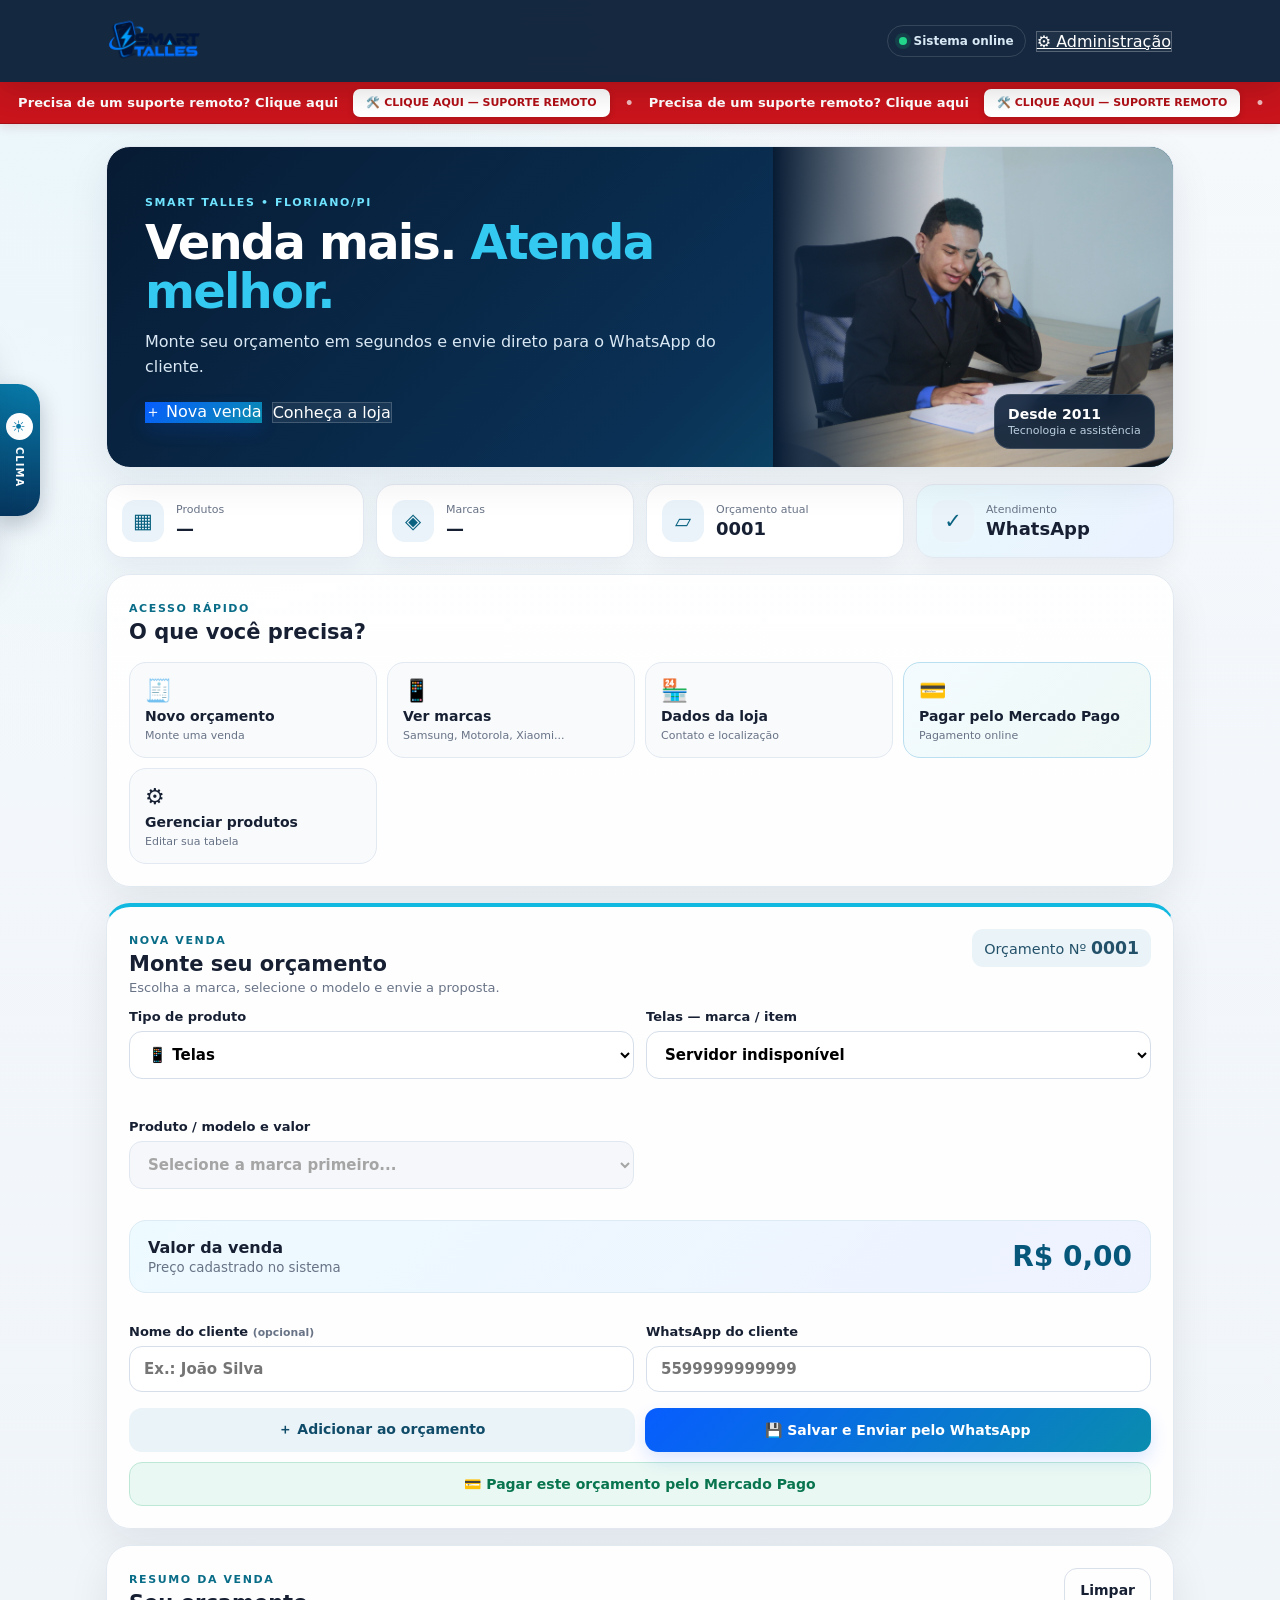
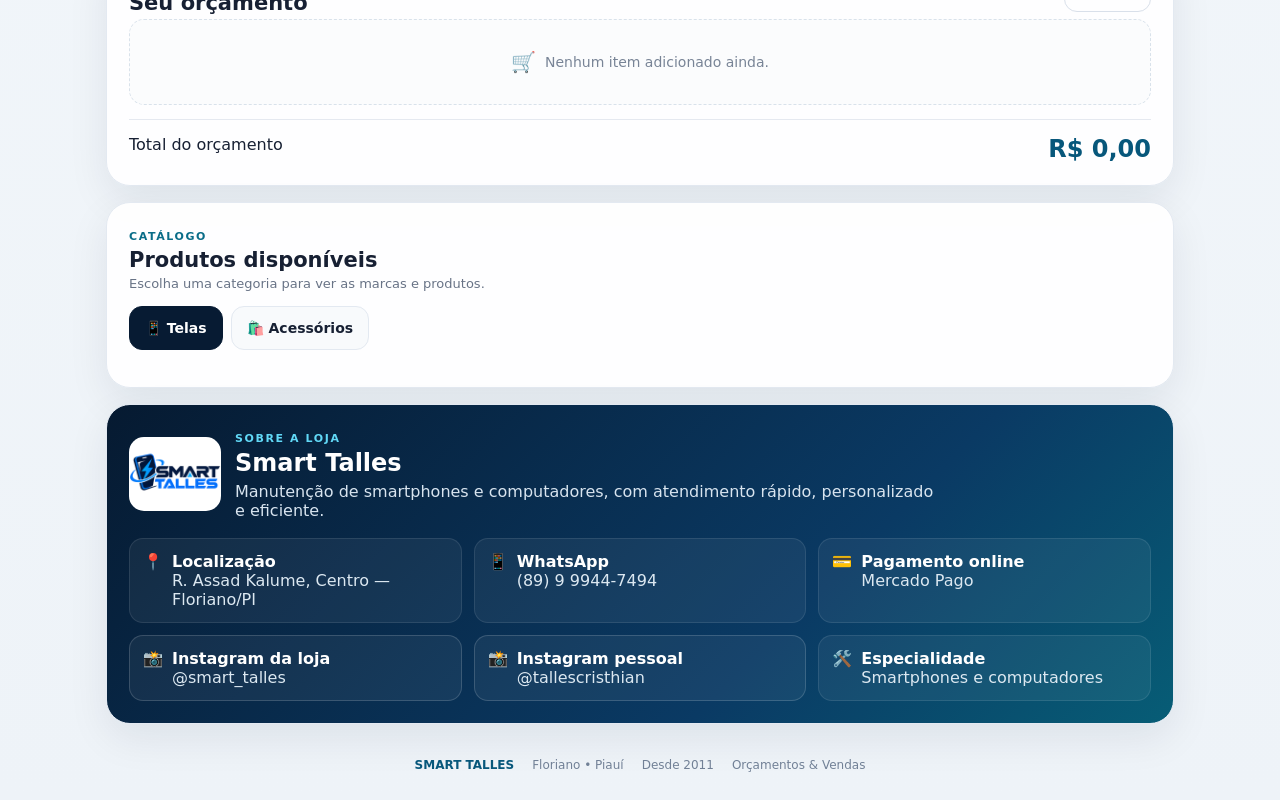
==== www/index.html @ 3c133721 "Preparar Smart Talles para GitHub e hospedagem" ====
<!doctype html>
<html lang="pt-BR">
<head>
<meta charset="utf-8"><meta name="viewport" content="width=device-width,initial-scale=1">
<meta name="theme-color" content="#071b33">
<meta name="description" content="Smart Talles — Orçamentos e vendas">
<title>Smart Talles • Orçamentos & Vendas</title>
<link rel="manifest" href="manifest.json">
<link rel="icon" type="image/png" href="logo_smart_talles.png">
<link rel="stylesheet" href="style.css">
</head>
<body>
<header class="site-header">
  <div class="header-inner">
    <a class="brand-link" href="#top" aria-label="Smart Talles">
      <img class="brand-logo" src="logo_smart_talles.png" alt="Smart Talles">
    </a>
    <div class="header-actions">
      <span class="status-pill"><i></i> Sistema online</span>
      <a id="adminBtn" class="ghost header-admin" href="admin.html">⚙ Administração</a>
    </div>
  </div>
</header>

<div class="support-banner" role="region" aria-label="Suporte remoto">
  <div class="support-marquee">
    <div class="support-marquee-track">
      <span class="support-message">Precisa de um suporte remoto? Clique aqui</span>
      <a class="support-button" href="https://www.google.com/url?q=https%3A%2F%2Fanydesk.com%2Fpt%2Fdownloads%2Fthank-you%3Fdv%3Dwin_exe&sa=D&sntz=1&usg=AOvVaw0zovmgcBNWc4YbB9fdvEpW" target="_blank" rel="noopener noreferrer">🛠️ CLIQUE AQUI — SUPORTE REMOTO</a>
      <span class="support-separator">•</span>
      <span class="support-message">Precisa de um suporte remoto? Clique aqui</span>
      <a class="support-button" href="https://www.google.com/url?q=https%3A%2F%2Fanydesk.com%2Fpt%2Fdownloads%2Fthank-you%3Fdv%3Dwin_exe&sa=D&sntz=1&usg=AOvVaw0zovmgcBNWc4YbB9fdvEpW" target="_blank" rel="noopener noreferrer">🛠️ CLIQUE AQUI — SUPORTE REMOTO</a>
      <span class="support-separator">•</span>
    </div>
  </div>
</div>

<main id="top">
  <section class="hero card">
    <div class="hero-copy">
      <span class="eyebrow">SMART TALLES • FLORIANO/PI</span>
      <h1>Venda mais. <span>Atenda melhor.</span></h1>
      <p>Monte seu orçamento em segundos e envie direto para o WhatsApp do cliente.</p>
      <div class="hero-actions">
        <a class="primary hero-button" href="#nova-venda">＋ Nova venda</a>
        <a class="secondary hero-button" href="#sobre">Conheça a loja</a>
      </div>
    </div>
    <div class="hero-photo">
      <img src="foto_talles.jpg" alt="Talles — Smart Talles">
      <div class="photo-badge"><strong>Desde 2011</strong><span>Tecnologia e assistência</span></div>
    </div>
  </section>

  <section class="stats-grid" aria-label="Resumo do sistema">
    <article class="stat-card"><span class="stat-icon">▦</span><div><small>Produtos</small><strong id="productCount">—</strong></div></article>
    <article class="stat-card"><span class="stat-icon">◈</span><div><small>Marcas</small><strong id="brandCount">—</strong></div></article>
    <article class="stat-card"><span class="stat-icon">▱</span><div><small>Orçamento atual</small><strong id="quoteNumberTop">0001</strong></div></article>
    <article class="stat-card accent"><span class="stat-icon">✓</span><div><small>Atendimento</small><strong>WhatsApp</strong></div></article>
  </section>

  <section class="card shortcuts">
    <div class="section-title"><div><span class="eyebrow">ACESSO RÁPIDO</span><h2>O que você precisa?</h2></div></div>
    <div class="shortcut-grid">
      <a href="#nova-venda" class="shortcut"><span>🧾</span><b>Novo orçamento</b><small>Monte uma venda</small></a>
      <a href="#marcas" class="shortcut"><span>📱</span><b>Ver marcas</b><small>Samsung, Motorola, Xiaomi...</small></a>
      <a href="#sobre" class="shortcut"><span>🏪</span><b>Dados da loja</b><small>Contato e localização</small></a>
      <a href="https://link.mercadopago.com.br/smarttalles" class="shortcut payment-shortcut" target="_blank" rel="noopener"><span>💳</span><b>Pagar pelo Mercado Pago</b><small>Pagamento online</small></a>
      <a id="quickAdmin" class="shortcut" href="admin.html"><span>⚙️</span><b>Gerenciar produtos</b><small>Editar sua tabela</small></a>
    </div>
  </section>

  <section id="nova-venda" class="card sale-card">
    <div class="section-title"><div><span class="eyebrow">NOVA VENDA</span><h2>Monte seu orçamento</h2><p class="section-subtitle">Escolha a marca, selecione o modelo e envie a proposta.</p></div><span class="quote-number">Orçamento Nº <strong id="quoteNumber">0001</strong></span></div>
    <div class="form-grid">
      <label>Tipo de produto<select id="categorySelect" onchange="setCategory(this.value)"><option value="Telas" selected>📱 Telas</option><option value="Acessórios">🛍️ Acessórios</option></select></label>
      <label><span id="saleCategoryLabel">Telas</span> — marca / item<select id="brand"><option>Carregando...</option></select></label>
      <label>Produto / modelo e valor<select id="model" disabled><option>Selecione a marca primeiro...</option></select></label>
    </div>
    <div id="accessoryPreview" class="accessory-preview hidden"><div class="accessory-preview-photo"><img id="accessoryPreviewImg" alt="Imagem do acessório"></div><div><span class="preview-label">IMAGEM DO PRODUTO</span><strong id="accessoryPreviewName">—</strong><small id="accessoryPreviewSku">Acessório</small><p>Imagem correspondente ao produto selecionado no catálogo.</p></div></div><div class="price"><div class="product-preview"><img id="productImage" class="product-image hidden" alt="Imagem do produto"><div><span>Valor da venda</span><small id="priceHint">Preço cadastrado no sistema</small></div></div><strong id="price">R$ 0,00</strong></div>
    <div class="customer-grid"><label>Nome do cliente <small>(opcional)</small><input id="client" placeholder="Ex.: João Silva"></label><label>WhatsApp do cliente<input id="phone" inputmode="tel" placeholder="5599999999999"></label></div>
    <div class="actions"><button id="add" class="secondary">＋ Adicionar ao orçamento</button><button id="send" class="primary">💾 Salvar e Enviar pelo WhatsApp</button></div>
    <a class="payment-button" href="https://link.mercadopago.com.br/smarttalles" target="_blank" rel="noopener">💳 Pagar este orçamento pelo Mercado Pago</a>
  </section>

  <section class="card cart-card">
    <div class="section-title"><div><span class="eyebrow">RESUMO DA VENDA</span><h2>Seu orçamento</h2></div><button id="clear" class="ghost">Limpar</button></div>
    <div id="cart"><p class="empty-state"><span>🛒</span>Nenhum item adicionado ainda.</p></div>
    <div class="total"><span>Total do orçamento</span><strong id="total">R$ 0,00</strong></div>
  </section>

  <section id="marcas" class="card brands-card">
    <div class="section-title"><div><span class="eyebrow">CATÁLOGO</span><h2>Produtos disponíveis</h2><p class="section-subtitle">Escolha uma categoria para ver as marcas e produtos.</p></div></div>
    <div class="category-tabs"><button class="category-tab active" data-category="Telas" onclick="setCategory('Telas')">📱 Telas</button><button class="category-tab" data-category="Acessórios" onclick="setCategory('Acessórios')">🛍️ Acessórios</button></div>
    <div id="brandCards" class="brand-grid"></div>
  </section>

  

  <section id="sobre" class="company-card card">
    <div class="company-main"><div class="mini-logo"><img src="logo_smart_talles.png" alt="ST"></div><div><span class="eyebrow light">SOBRE A LOJA</span><h2>Smart Talles</h2><p>Manutenção de smartphones e computadores, com atendimento rápido, personalizado e eficiente.</p></div></div>
    <div class="company-details">
      <a href="https://www.google.com/maps/search/?api=1&query=R.%20Assad%20Kalume%2C%20Floriano%2C%20PI" target="_blank" rel="noopener"><span>📍</span><span><b>Localização</b><br>R. Assad Kalume, Centro — Floriano/PI</span></a>
      <a href="https://wa.me/5589999447494" target="_blank" rel="noopener"><span>📱</span><span><b>WhatsApp</b><br>(89) 9 9944-7494</span></a>
      <a href="https://link.mercadopago.com.br/smarttalles" target="_blank" rel="noopener"><span>💳</span><span><b>Pagamento online</b><br>Mercado Pago</span></a>
      <a href="https://www.instagram.com/smart_talles/" target="_blank" rel="noopener" class="instagram-store"><span>📸</span><span><b>Instagram da loja</b><br>@smart_talles</span></a>
      <a href="https://www.instagram.com/tallescristhian/" target="_blank" rel="noopener" class="instagram-personal"><span>📸</span><span><b>Instagram pessoal</b><br>@tallescristhian</span></a>
      <div><span>🛠️</span><span><b>Especialidade</b><br>Smartphones e computadores</span></div>
    </div>
  </section>
</main>
<button id="weatherTab" class="weather-tab" type="button" aria-label="Abrir clima e qualidade do ar" title="Clima e qualidade do ar"><span class="weather-tab-icon">☀️</span><span>CLIMA</span></button>
<div id="weatherPanel" class="weather-panel" aria-hidden="true">
  <div class="weather-panel-head"><div><strong>Clima em Floriano/PI</strong><small>Temperatura e qualidade do ar</small></div><button id="weatherClose" class="weather-close" type="button" aria-label="Fechar">×</button></div>
  <div id="weatherContent"><div class="weather-current"><div class="weather-temp">—°C</div><div class="weather-condition">Carregando clima...</div></div></div>
  <div class="weather-source">Dados atualizados automaticamente. Qualidade do ar baseada no índice US AQI e concentrações de partículas.</div>
</div>
<button id="backToTop" class="back-to-top" type="button" aria-label="Rolar ao início" title="Rolar ao início"><span class="back-to-top-arrow">↑</span><span>INÍCIO</span></button>
<footer><strong>SMART TALLES</strong><span>Floriano • Piauí</span><span>Desde 2011</span><span>Orçamentos & Vendas</span></footer>
<script src="app.js"></script>
</body></html>
---- www/style.css ----
:root{--navy:#071b33;--navy2:#0b3760;--blue:#0b5cff;--cyan:#11b8df;--ink:#172033;--muted:#687386;--line:#e3e9f1;--bg:#f4f7fb;--green:#087f57;--shadow:0 14px 40px rgba(10,28,52,.08)}
*{box-sizing:border-box}html{scroll-behavior:smooth}body{margin:0;font-family:Inter,system-ui,-apple-system,BlinkMacSystemFont,"Segoe UI",Roboto,sans-serif;background:radial-gradient(circle at 10% 0,#e9f6fb 0,transparent 32%),linear-gradient(180deg,#f5f9fc 0,#eef3f8 100%);color:var(--ink)}a{color:inherit}button,input,select{font:inherit}.site-header{position:sticky;top:0;z-index:20;background:rgba(7,27,51,.94);backdrop-filter:blur(14px);color:#fff;box-shadow:0 8px 30px rgba(0,0,0,.16)}.header-inner{max-width:1100px;margin:auto;padding:10px 18px;display:flex;align-items:center;justify-content:space-between;gap:18px}.brand-link{display:flex;align-items:center;text-decoration:none}.brand-logo{height:62px;width:auto;max-width:270px;object-fit:contain;object-position:left center}.header-actions{display:flex;align-items:center;gap:10px}.status-pill{display:inline-flex;align-items:center;gap:7px;border:1px solid #ffffff24;border-radius:999px;padding:8px 11px;color:#d8e8f5;font-size:12px;font-weight:800}.status-pill i{width:8px;height:8px;border-radius:50%;background:#22d58a;box-shadow:0 0 0 4px #22d58a22}.header-admin{color:#fff!important;border-color:#ffffff40!important;background:#ffffff0b!important}.header-admin:hover{background:#ffffff16!important}
main{max-width:1100px;margin:22px auto;padding:0 16px;display:grid;gap:16px}.card{background:rgba(255,255,255,.94);border:1px solid var(--line);border-radius:24px;box-shadow:var(--shadow);padding:22px}.hero{min-height:320px;display:grid;grid-template-columns:1.25fr .75fr;overflow:hidden;padding:0;background:linear-gradient(135deg,#071b33,#0a3156 60%,#0b6b83);color:#fff;position:relative}.hero:after{content:"";position:absolute;width:330px;height:330px;border-radius:50%;right:-100px;top:-130px;background:#12b8df18}.hero-copy{padding:38px;align-self:center;position:relative;z-index:1}.hero .eyebrow{color:#6fe3ff}.hero h1{font-size:clamp(30px,5vw,48px);line-height:1.03;margin:8px 0 12px;letter-spacing:-1.8px}.hero h1 span{color:#34c9f0}.hero p{max-width:600px;color:#d9e8f4;font-size:16px;line-height:1.6;margin:0 0 22px}.hero-actions{display:flex;gap:10px;flex-wrap:wrap}.hero-button{text-decoration:none!important;display:inline-flex;align-items:center;justify-content:center}.hero .secondary{background:#ffffff12;color:#fff;border:1px solid #ffffff2d}.hero-photo{min-height:320px;position:relative;overflow:hidden}.hero-photo:after{content:"";position:absolute;inset:0;background:linear-gradient(90deg,#071b33 0%,transparent 42%,#071b3330 100%)}.hero-photo img{width:100%;height:100%;object-fit:cover;object-position:center 30%}.photo-badge{position:absolute;z-index:2;right:18px;bottom:18px;background:#071b33d9;border:1px solid #ffffff25;border-radius:16px;padding:11px 13px;display:flex;flex-direction:column;gap:2px;backdrop-filter:blur(8px)}.photo-badge strong{font-size:14px}.photo-badge span{font-size:11px;color:#b9cedf}
.eyebrow{font-size:11px;letter-spacing:1.6px;font-weight:900;color:#0a6d88}.eyebrow.light{color:#61d9f7}.section-title{display:flex;justify-content:space-between;align-items:flex-start;gap:16px}.section-title h2{margin:4px 0 4px;font-size:21px}.section-subtitle{margin:0;color:var(--muted);font-size:13px}.stats-grid{display:grid;grid-template-columns:repeat(4,1fr);gap:12px}.stat-card{background:#fff;border:1px solid var(--line);border-radius:18px;padding:15px;display:flex;align-items:center;gap:12px;box-shadow:0 8px 24px rgba(10,28,52,.05)}.stat-card.accent{background:linear-gradient(135deg,#e9f9fc,#eaf1ff)}.stat-icon{width:42px;height:42px;border-radius:13px;display:grid;place-items:center;background:#eaf3fa;color:#0a6280;font-size:21px;font-weight:900}.stat-card small{display:block;color:var(--muted);font-size:11px}.stat-card strong{display:block;font-size:18px;margin-top:2px}
.shortcut-grid{display:grid;grid-template-columns:repeat(4,1fr);gap:10px;margin-top:14px}.shortcut{border:1px solid var(--line);background:#f8fafc;border-radius:17px;padding:15px;text-decoration:none;text-align:left;transition:.18s;display:flex;flex-direction:column;gap:5px;color:var(--ink)}button.shortcut{font-weight:inherit}.shortcut:hover{transform:translateY(-2px);border-color:#a9d6e4;box-shadow:0 8px 22px rgba(10,28,52,.06)}.payment-shortcut{border-color:#b9dff0;background:linear-gradient(135deg,#f3fbff,#eef8f5)}.payment-button{display:flex;align-items:center;justify-content:center;margin-top:10px;padding:13px 15px;border-radius:13px;text-decoration:none;font-weight:850;font-size:14px;background:#e9f8f2;color:#08754f;border:1px solid #bde8d6;transition:.16s}.payment-button:hover{transform:translateY(-1px);background:#dff5ec}.shortcut span{font-size:22px}.shortcut b{font-size:14px}.shortcut small{color:var(--muted);font-size:11px}
.form-grid,.customer-grid{display:grid;grid-template-columns:1fr 1fr;gap:12px}.sale-card{border-top:4px solid var(--cyan)}label{display:block;font-weight:800;font-size:13px;margin:14px 0}label small{font-weight:600;color:var(--muted)}select,input{width:100%;margin-top:7px;padding:13px 14px;border:1px solid #d5dee9;border-radius:13px;background:#fff;font-size:15px;outline:none;transition:.15s}select:focus,input:focus{border-color:#0b8eb0;box-shadow:0 0 0 4px #0b8eb018}select:disabled{background:#f2f5f8}.price{margin:17px 0;padding:17px 18px;border-radius:17px;background:linear-gradient(135deg,#edfaff,#eef2ff);display:flex;justify-content:space-between;align-items:center;border:1px solid #dcebf4}.price span{display:block;font-weight:850}.price small{display:block;color:var(--muted);margin-top:3px}.price strong{font-size:28px;color:#07577b}.actions{display:grid;grid-template-columns:1fr 1fr;gap:10px;margin-top:2px}button,.filebtn{border:0;border-radius:13px;padding:13px 15px;font-weight:850;cursor:pointer;font-size:14px;transition:.16s}.primary{background:linear-gradient(135deg,#075dff,#0a8cae);color:#fff;box-shadow:0 8px 18px #075dff24}.primary:hover{transform:translateY(-1px);filter:brightness(1.04)}.secondary{background:#eaf3f8;color:#104c69}.secondary:hover{background:#dfeef5}.ghost{background:transparent;color:inherit;border:1px solid #d9e0ea}.danger{background:#ffe8e8;color:#a71919}.quote-number{font-size:.9rem;background:#eaf4f8;padding:.55rem .75rem;border-radius:11px;color:#24516a;white-space:nowrap}.quote-number strong{font-size:1.08rem}.total{border-top:1px solid #e5e9f0;margin-top:14px;padding-top:15px;display:flex;justify-content:space-between;font-size:16px}.total strong{font-size:24px;color:#07577b}.empty-state{min-height:86px;margin:0;display:flex;align-items:center;justify-content:center;gap:9px;color:#788496;font-size:14px;border:1px dashed #d9e2eb;border-radius:15px;background:#fbfcfd}.empty-state span{font-size:20px}.item{padding:13px 0;border-bottom:1px solid #edf0f5;display:flex;justify-content:space-between;gap:12px;align-items:center}.item small{display:block;color:#697386;margin-top:3px}.remove{background:#ffecec;color:#a71919;padding:8px 10px}.hidden{display:none}
.brand-grid{display:grid;grid-template-columns:repeat(3,1fr);gap:10px;margin-top:15px}.brand-card{border:1px solid var(--line);border-radius:17px;padding:16px;background:#fff;display:flex;align-items:center;justify-content:space-between;gap:10px;cursor:pointer;text-align:left;transition:.18s}.brand-card:hover{transform:translateY(-2px);box-shadow:0 10px 25px rgba(10,28,52,.07);border-color:#a9d6e4}.brand-card b{font-size:15px}.brand-card small{display:block;color:var(--muted);margin-top:3px}.brand-arrow{width:34px;height:34px;border-radius:11px;background:#edf7fb;color:#0b6c87;display:grid;place-items:center;font-weight:900}
.admin-actions,.addform{display:flex;gap:8px;flex-wrap:wrap;margin:12px 0}.filebtn{background:#eaf0fb;color:#16438e;display:inline-flex;align-items:center}.filebtn input{display:none}.prodrow{display:grid;grid-template-columns:1fr 1fr 120px 80px;gap:8px;padding:8px 0;border-bottom:1px solid #eee}.prodrow input{margin:0}.prodrow button{padding:9px}.company-card{background:linear-gradient(135deg,#061a31,#0a3a64 65%,#075d76);color:#fff;overflow:hidden}.company-main{display:flex;align-items:center;gap:14px}.mini-logo{width:92px;height:74px;flex:none;border-radius:15px;background:#fff;display:grid;place-items:center;overflow:hidden}.mini-logo img{width:100%;height:100%;object-fit:contain}.company-main h2{margin:3px 0 5px}.company-main p{margin:0;color:#d8e4ef;max-width:700px}.company-details{display:grid;grid-template-columns:repeat(3,minmax(0,1fr));gap:12px;margin-top:18px}.company-details>div,.company-details>a{background:#ffffff0e;border:1px solid #ffffff18;border-radius:14px;padding:13px;display:flex;gap:9px;color:#dce8f1;text-decoration:none}.company-details a:hover{background:#ffffff16}.company-details a.instagram-store,.company-details a.instagram-personal{border-color:#ffffff28}.company-details a.instagram-store:hover,.company-details a.instagram-personal:hover{transform:translateY(-1px);box-shadow:0 6px 16px rgba(0,0,0,.12)}.company-details b{color:#fff}footer{max-width:1100px;margin:0 auto;padding:12px 16px 28px;display:flex;gap:18px;justify-content:center;flex-wrap:wrap;color:#718096;font-size:12px}footer strong{color:#07577b}.muted{color:#697386;font-size:14px}.admin-nav{display:grid;grid-template-columns:repeat(2,minmax(0,1fr));gap:12px;margin:18px 0 20px}.admin-nav-btn{border:1px solid #d7e2ed;border-radius:16px;background:#f8fbfd;color:#17324f;text-align:left;padding:15px 16px;display:grid;grid-template-columns:38px 1fr;column-gap:11px;align-items:center;cursor:pointer;transition:.2s}.admin-nav-btn>span{grid-row:1/3;font-size:25px;width:38px;height:38px;display:grid;place-items:center;border-radius:11px;background:#eaf3fb}.admin-nav-btn b{font-size:15px}.admin-nav-btn small{font-size:12px;color:#718096;margin-top:2px}.admin-nav-btn:hover{transform:translateY(-1px);border-color:#9fc1dc}.admin-nav-btn.active{background:#071b33;color:#fff;border-color:#071b33;box-shadow:0 8px 20px rgba(7,27,51,.15)}.admin-nav-btn.active small{color:#d5e4ef}.admin-nav-btn.active>span{background:#ffffff18}.admin-panel.hidden{display:none!important}.admin-panel{min-width:0}
@media(max-width:800px){.hero{grid-template-columns:1fr}.hero-photo{min-height:220px}.hero-copy{padding:30px 24px}.stats-grid{grid-template-columns:1fr 1fr}.shortcut-grid{grid-template-columns:1fr 1fr}.brand-grid{grid-template-columns:1fr 1fr}.company-details{grid-template-columns:1fr}}
@media(max-width:560px){.admin-nav{grid-template-columns:1fr}.header-inner{padding:8px 12px}.brand-logo{height:54px;max-width:205px}.header-actions{gap:6px}.status-pill{display:none}main{margin:12px auto;padding:0 11px}.card{padding:17px;border-radius:19px}.hero-copy{padding:25px 20px}.hero h1{font-size:34px}.hero-photo{min-height:205px}.photo-badge{right:10px;bottom:10px}.stats-grid,.shortcut-grid,.form-grid,.customer-grid,.actions,.brand-grid{grid-template-columns:1fr}.section-title{align-items:flex-start}.quote-number{font-size:11px}.price strong{font-size:24px}.prodrow{grid-template-columns:1fr 100px 65px}.prodrow input:nth-child(2){grid-column:1}.prodrow input:nth-child(3){grid-column:2;grid-row:1}.prodrow button{grid-column:3;grid-row:1}.admin-actions>*{width:100%}.company-main{align-items:flex-start}.mini-logo{width:80px;height:65px}}
.category-tabs{display:flex;gap:8px;margin-top:15px}.category-tab{border:1px solid var(--line);background:#f8fafc;color:var(--ink)}.category-tab.active{background:#071b33;color:#fff;border-color:#071b33}.import-help{margin:4px 0 8px}.admin-category{margin-top:20px}.admin-category h3{margin:0 0 8px}.admin-category h3 small{font-size:12px;color:var(--muted);font-weight:700}.prodrow{grid-template-columns:120px 1fr 1.5fr 120px 80px}.prodrow select{margin:0;padding:10px 9px;font-size:13px}.prodrow input{margin:0}
@media(max-width:560px){.category-tabs{display:grid;grid-template-columns:1fr 1fr}.prodrow{grid-template-columns:1fr 100px 65px}.prodrow select{grid-column:1 / -1}.prodrow input:nth-child(2){grid-column:1}.prodrow input:nth-child(3){grid-column:1}.prodrow input:nth-child(4){grid-column:2;grid-row:3}.prodrow button{grid-column:3;grid-row:3}}

.accessory-grid{display:grid;grid-template-columns:repeat(3,1fr);gap:12px;margin-top:15px}.accessory-card{border:1px solid var(--line);border-radius:18px;background:#fff;padding:12px;display:grid;grid-template-columns:74px 1fr 34px;gap:12px;align-items:center;text-align:left;cursor:pointer;transition:.18s}.accessory-card:hover{transform:translateY(-2px);box-shadow:0 10px 25px rgba(10,28,52,.08);border-color:#a9d6e4}.accessory-card img{width:74px;height:74px;border-radius:14px;object-fit:contain;background:#f7fafc;border:1px solid #edf1f5}.accessory-info b{display:block;font-size:14px;line-height:1.3}.accessory-info small{display:block;margin-top:7px;color:#0b6c87;font-weight:800}.product-preview{display:flex;align-items:center;gap:12px}.product-image{width:58px;height:58px;object-fit:contain;border-radius:12px;background:#f7fafc;border:1px solid #e5ebf1}.cart-thumb{width:48px;height:48px;object-fit:contain;border-radius:10px;background:#f7fafc;border:1px solid #e5ebf1;flex:none}.item-main{flex:1}.price{display:flex;align-items:center;justify-content:space-between;gap:15px}.price .hidden{display:none}@media(max-width:900px){.accessory-grid{grid-template-columns:repeat(2,1fr)}}@media(max-width:560px){.accessory-grid{grid-template-columns:1fr}.accessory-card{grid-template-columns:64px 1fr 34px}.accessory-card img{width:64px;height:64px}}

/* Visualização ampliada do acessório selecionado */
.accessory-preview{margin:16px 0 10px;padding:14px;border:1px solid #cfe6ee;border-radius:18px;background:linear-gradient(135deg,#f7fdff,#f2f7ff);display:flex;align-items:center;gap:18px}.accessory-preview-photo{width:150px;height:150px;flex:none;border-radius:16px;background:#fff;border:1px solid #dfe8ef;display:grid;place-items:center;overflow:hidden}.accessory-preview-photo img{width:100%;height:100%;object-fit:contain;padding:8px}.accessory-preview .preview-label{display:block;font-size:10px;letter-spacing:1.4px;font-weight:900;color:#0a6d88;margin-bottom:5px}.accessory-preview strong{display:block;font-size:16px;line-height:1.35}.accessory-preview small{display:block;color:#0b6c87;font-weight:800;margin-top:5px}.accessory-preview p{margin:7px 0 0;color:#687386;font-size:12px}.accessory-preview.hidden{display:none}
@media(max-width:560px){.accessory-preview{align-items:flex-start;gap:12px}.accessory-preview-photo{width:110px;height:110px}.accessory-preview strong{font-size:14px}}

.report-divider{height:1px;background:#e6ebf1;margin:28px 0}.report-title{margin-bottom:8px}.report-toolbar{display:grid;grid-template-columns:minmax(220px,2fr) 145px 145px auto auto auto;gap:8px;align-items:end;margin:10px 0}.report-toolbar label{margin:0;font-size:11px;color:#697386}.report-toolbar label input{margin-top:5px}.report-stats{display:grid;grid-template-columns:1fr 1fr;gap:10px;margin:12px 0}.report-stats>div{padding:14px 16px;border:1px solid #dce5ee;border-radius:15px;background:#f8fbfd}.report-stats small{display:block;color:#697386;font-size:10px;font-weight:900;letter-spacing:.07em}.report-stats strong{display:block;font-size:23px;color:#07577b;margin-top:3px}.quote-report-row{border:1px solid #e1e7ee;border-radius:16px;padding:14px;margin:10px 0;background:#fff}.quote-report-head{display:flex;justify-content:space-between;gap:10px;align-items:center;margin-bottom:12px}.quote-report-head strong{color:#07577b}.quote-report-head time{font-size:12px;color:#778395}.quote-report-grid{display:grid;grid-template-columns:1.3fr 1fr .7fr;gap:10px}.quote-report-grid>div{background:#f7f9fb;border-radius:11px;padding:10px}.quote-report-grid small,.quote-report-items>small{display:block;font-size:9px;font-weight:900;letter-spacing:.07em;color:#7b8797;margin-bottom:4px}.quote-report-grid b{display:block;word-break:break-word}.quote-report-items{margin-top:10px}.quote-report-items ul{margin:6px 0 0;padding-left:20px}.quote-report-items li{padding:3px 0;font-size:13px}.quote-report-items li b{float:right;color:#07577b;margin-left:10px}.quotes-wrap{max-height:560px;overflow:auto;padding-right:2px}
@media(max-width:760px){.report-toolbar{grid-template-columns:1fr 1fr}.report-toolbar>input{grid-column:1/-1}.report-toolbar button{width:100%}.quote-report-grid{grid-template-columns:1fr}.quote-report-items li b{float:none;display:block;margin-left:0}.quotes-wrap{max-height:none}}
@media print{
  @page{size:A4;margin:12mm 11mm 14mm}
  *{-webkit-print-color-adjust:exact;print-color-adjust:exact}
  body{background:#fff;color:#071b33;font-size:11px}
  .site-header,.hero,.shortcuts,.sale-card,.cart-card,.brands-card,.company-card,footer,#admin>.section-title:first-child,#admin>p:first-of-type,.admin-actions,.addform,#tableWrap,.report-toolbar,.report-divider{display:none!important}
  #admin{display:block!important;box-shadow:none;border:0;padding:0;margin:0;background:#fff}
  .report-title{display:none!important}
  .print-report-header,.print-report-footer{display:block!important}
  .print-branding{display:grid;grid-template-columns:115px 1fr 190px;gap:16px;align-items:center;border-bottom:2px solid #0b3b78;padding:0 0 10px;margin-bottom:13px}
  .print-logo{width:105px;height:74px;object-fit:contain}
  .print-company h1{font-size:21px;line-height:1;margin:0 0 4px;letter-spacing:.5px}
  .print-company p{margin:0 0 4px;font-weight:700;font-size:10px}
  .print-company span,.print-contact{font-size:9.5px;line-height:1.45}
  .print-contact{text-align:right}
  .print-contact b{font-size:10px}
  .print-report-heading{display:flex;justify-content:space-between;align-items:flex-end;margin:4px 0 12px}
  .print-report-heading>div:first-child>span{font-size:8px;font-weight:800;letter-spacing:1.2px}
  .print-report-heading h2{font-size:20px;margin:3px 0 2px}
  .print-report-heading p{margin:0;font-size:9.5px;color:#4b6078}
  .print-period{border:1px solid #b7c9dc;border-radius:8px;padding:7px 11px;text-align:right;min-width:105px;font-size:9px}
  .print-period b{display:block;font-size:8px;text-transform:uppercase;letter-spacing:.8px}
  .print-period span{display:block;margin-top:2px}
  .report-stats{display:grid!important;grid-template-columns:1fr 1fr;gap:10px;margin:0 0 12px}
  .report-stats>div{border:1px solid #c8d7e8;border-radius:8px;padding:8px 11px;background:#f4f8fc}
  .report-stats small{font-size:7.5px;letter-spacing:.8px;font-weight:800;display:block}
  .report-stats strong{font-size:16px;display:block;margin-top:2px}
  .quotes-wrap{max-height:none!important;overflow:visible!important}
  .quote-report-row{break-inside:avoid;page-break-inside:avoid;border:1px solid #b9cadc!important;border-radius:8px!important;margin-bottom:10px!important;box-shadow:none!important;padding:10px 11px!important}
  .quote-report-head{border-bottom:1px solid #dce5ee;padding-bottom:6px;margin-bottom:7px}
  .quote-report-head strong{font-size:12px}
  .quote-report-head time{font-size:9px}
  .quote-report-grid{grid-template-columns:1.3fr 1fr .75fr!important;gap:10px!important}
  .quote-report-grid small,.quote-report-items>small{font-size:7px!important;letter-spacing:.6px}
  .quote-report-grid b{font-size:9.5px!important}
  .quote-report-items ul{margin:4px 0 0 15px;padding:0}
  .quote-report-items li{font-size:8.5px;margin:2px 0}
  .quote-report-items li b{float:right;font-size:8.5px}
  .print-report-footer{margin-top:14px;border-top:1.5px solid #0b3b78;padding-top:11px;display:grid!important;grid-template-columns:1fr 1fr;gap:18px;align-items:end;break-inside:avoid;page-break-inside:avoid}
  .print-thanks b{display:block;font-size:13px;margin-bottom:3px}
  .print-thanks span,.print-thanks small{display:block;font-size:8.5px;line-height:1.45}
  .print-signature{text-align:center}
  .print-signature img{width:190px;height:36px;object-fit:contain;display:block;margin:0 auto -1px}
  .signature-line{border-top:1px solid #1c3858;margin:0 7px 4px}
  .print-signature b,.print-signature span{display:block;font-size:8.5px;line-height:1.3}
  .print-signature span{color:#52667d}
  .print-legal{grid-column:1/-1;display:flex;justify-content:space-between;gap:8px;border-top:1px solid #dce5ee;padding-top:7px;font-size:7.5px;color:#52667d}
  .print-legal span:first-child{font-weight:800;color:#0b3b78}
}
@media screen{.print-report-header,.print-report-footer{display:none}}
.admin-page main{max-width:1100px;margin:28px auto 10px;padding:0 16px}.admin-welcome{background:linear-gradient(135deg,#071b33,#0b4b78);color:#fff;border-radius:24px;padding:28px 30px;margin-bottom:16px;box-shadow:0 18px 40px rgba(7,27,51,.12)}.admin-welcome .eyebrow{color:#bfe9ff}.admin-welcome h1{margin:7px 0 5px;font-size:30px}.admin-welcome p{margin:0;color:#dcecf6}.admin-page-card{display:block}.admin-page .header-admin{text-decoration:none}.admin-page .card{box-shadow:0 12px 32px rgba(22,45,70,.08)}
@media print{.admin-welcome{display:none!important}.admin-page main{max-width:none;margin:0;padding:0}.admin-page-card{display:block!important}}

/* Fotos de acessórios no cadastro administrativo */
.admin-photo-field{display:flex;align-items:center;gap:8px;min-width:190px}
.admin-photo-preview{width:54px;height:54px;object-fit:cover;border-radius:10px;border:1px solid rgba(7,27,51,.16);background:#f5f7fa}
.photo-btn,.photo-add-field{display:inline-flex;align-items:center;gap:7px;padding:9px 11px;border:1px solid rgba(7,27,51,.16);border-radius:9px;background:#fff;cursor:pointer;font-weight:700;font-size:12px}
.photo-btn:hover,.photo-add-field:hover{filter:brightness(.98)}
.photo-add-field{flex-direction:column;align-items:flex-start;white-space:nowrap}


/* Tarja de suporte remoto */
.support-banner{width:100%;height:42px;background:#c9141c;color:#fff;overflow:hidden;border-bottom:1px solid #a50f16;box-shadow:0 3px 10px rgba(120,0,0,.12);position:relative;z-index:15}
.support-marquee{width:100%;height:100%;overflow:hidden;white-space:nowrap}
.support-marquee-track{display:inline-flex;height:100%;align-items:center;gap:15px;min-width:max-content;padding:0 18px;animation:support-marquee 25s linear infinite}
.support-message{font-weight:800;font-size:13px;letter-spacing:.1px}
.support-button{display:inline-flex;align-items:center;justify-content:center;height:28px;padding:0 13px;border-radius:7px;background:#fff;color:#b10f16;text-decoration:none;font-weight:900;font-size:11px;box-shadow:0 2px 6px rgba(0,0,0,.15);transition:transform .15s,background .15s}
.support-button:hover{transform:translateY(-1px);background:#fff8f8}
.support-button:focus-visible{outline:2px solid #ffe77a;outline-offset:2px}
.support-separator{font-size:14px;font-weight:900;opacity:.7}
@keyframes support-marquee{0%{transform:translateX(0)}100%{transform:translateX(-50%)}}
.support-marquee:hover .support-marquee-track{animation-play-state:paused}
@media(prefers-reduced-motion:reduce){.support-marquee-track{animation:none;justify-content:center;white-space:normal;padding:0 12px}.support-separator{display:none}}
@media(max-width:560px){.support-banner{height:38px}.support-marquee-track{gap:10px;padding:0 12px}.support-message{font-size:12px}.support-button{height:26px;font-size:10px;padding:0 10px}}


/* Botão vertical flutuante: volta ao início da página */
.back-to-top{position:fixed;right:12px;top:50%;transform:translateY(-50%) translateX(72px);width:42px;height:118px;border:0;border-radius:22px;background:linear-gradient(180deg,#0b4b78,#071b33);color:#fff;box-shadow:0 8px 22px rgba(7,27,51,.25);display:flex;flex-direction:column;align-items:center;justify-content:center;gap:7px;cursor:pointer;z-index:30;opacity:0;visibility:hidden;transition:transform .28s ease,opacity .28s ease,visibility .28s ease;font-weight:900;font-size:10px;letter-spacing:1px}
.back-to-top.visible{opacity:1;visibility:visible;transform:translateY(-50%) translateX(0)}
.back-to-top:hover{transform:translateY(-50%) scale(1.04);box-shadow:0 10px 26px rgba(7,27,51,.32)}
.back-to-top:focus-visible{outline:3px solid #69d5ff;outline-offset:3px}
.back-to-top-arrow{width:26px;height:26px;border-radius:50%;background:#fff;color:#07577b;display:grid;place-items:center;font-size:18px;line-height:1}
.back-to-top span:last-child{writing-mode:vertical-rl;text-orientation:mixed}
@media(max-width:560px){.back-to-top{right:8px;width:38px;height:100px;border-radius:20px;font-size:9px}.back-to-top-arrow{width:24px;height:24px;font-size:17px}}
@media(prefers-reduced-motion:reduce){.back-to-top{transition:none}}

/* Painel lateral deslizante de clima e qualidade do ar */
.weather-tab{position:fixed;left:0;top:50%;transform:translateY(-50%) translateX(-2px);width:42px;height:132px;border:0;border-radius:0 22px 22px 0;background:linear-gradient(180deg,#0879a8,#06365f);color:#fff;box-shadow:0 8px 22px rgba(7,27,51,.25);display:flex;flex-direction:column;align-items:center;justify-content:center;gap:7px;cursor:pointer;z-index:31;font-weight:900;font-size:10px;letter-spacing:1px;transition:transform .2s ease,box-shadow .2s ease}.weather-tab:hover{transform:translateY(-50%) translateX(3px);box-shadow:0 10px 26px rgba(7,27,51,.32)}.weather-tab-icon{width:27px;height:27px;border-radius:50%;background:#fff;color:#0879a8;display:grid;place-items:center;font-size:16px}.weather-tab span:last-child{writing-mode:vertical-rl;text-orientation:mixed}.weather-panel{position:fixed;left:0;top:50%;transform:translate(-105%,-50%);width:min(340px,calc(100vw - 58px));max-height:min(520px,calc(100vh - 32px));overflow:auto;background:#fff;color:#18334d;border:1px solid #dbe6ef;border-left:0;border-radius:0 20px 20px 0;box-shadow:0 16px 42px rgba(7,27,51,.25);z-index:32;transition:transform .28s ease;padding:18px}.weather-panel.open{transform:translate(0,-50%)}.weather-panel-head{display:flex;align-items:center;justify-content:space-between;gap:10px;margin-bottom:14px}.weather-panel-head strong{font-size:17px}.weather-panel-head small{display:block;color:#708397;margin-top:2px}.weather-close{width:34px;height:34px;border:0;border-radius:50%;background:#eef5fa;color:#164b70;font-size:20px;cursor:pointer}.weather-current{border-radius:16px;padding:15px;background:linear-gradient(135deg,#eef9ff,#f7fbfd);border:1px solid #d9edf7;margin-bottom:12px}.weather-temp{font-size:38px;font-weight:950;line-height:1}.weather-condition{margin-top:5px;font-weight:800;color:#246181}.weather-updated{font-size:11px;color:#7c8e9d;margin-top:7px}.weather-metrics{display:grid;grid-template-columns:1fr 1fr;gap:8px}.weather-metric{padding:10px;border:1px solid #e4ebf0;border-radius:12px;background:#fff}.weather-metric b{display:block;font-size:14px}.weather-metric small{display:block;color:#778899;margin-bottom:3px}.air-quality{margin-top:12px;padding:14px;border-radius:16px;background:#f7fafc;border:1px solid #e1e9ef}.air-quality.good{border-color:#bfe4cf}.air-quality.moderate{border-color:#ead49a}.air-quality.poor{border-color:#efb6a8}.air-title{display:flex;align-items:center;justify-content:space-between;gap:8px}.air-title b{font-size:15px}.air-badge{font-size:11px;font-weight:900;padding:5px 8px;border-radius:999px;background:#e7f6ed;color:#237246}.air-quality.moderate .air-badge{background:#fff3d1;color:#8a6500}.air-quality.poor .air-badge{background:#ffe1da;color:#a33d2c}.air-aqi{font-size:28px;font-weight:950;margin-top:8px}.air-sub{font-size:11px;color:#758796;margin-top:2px}.air-pollutants{display:grid;grid-template-columns:1fr 1fr;gap:7px;margin-top:10px}.air-pollutants div{padding:8px;border-radius:10px;background:#fff;border:1px solid #e8eef2}.air-pollutants small{display:block;color:#758796}.air-pollutants b{font-size:13px}.weather-error{padding:12px;border-radius:12px;background:#fff5f5;color:#9b3b3b;font-size:12px}.weather-source{font-size:10px;color:#8a99a5;margin-top:12px;line-height:1.4}@media(max-width:560px){.weather-tab{width:38px;height:112px;font-size:9px}.weather-tab-icon{width:24px;height:24px;font-size:14px}.weather-panel{width:calc(100vw - 48px);max-height:calc(100vh - 24px);padding:14px}.weather-temp{font-size:34px}}
@media(prefers-reduced-motion:reduce){.weather-tab,.weather-panel{transition:none}}
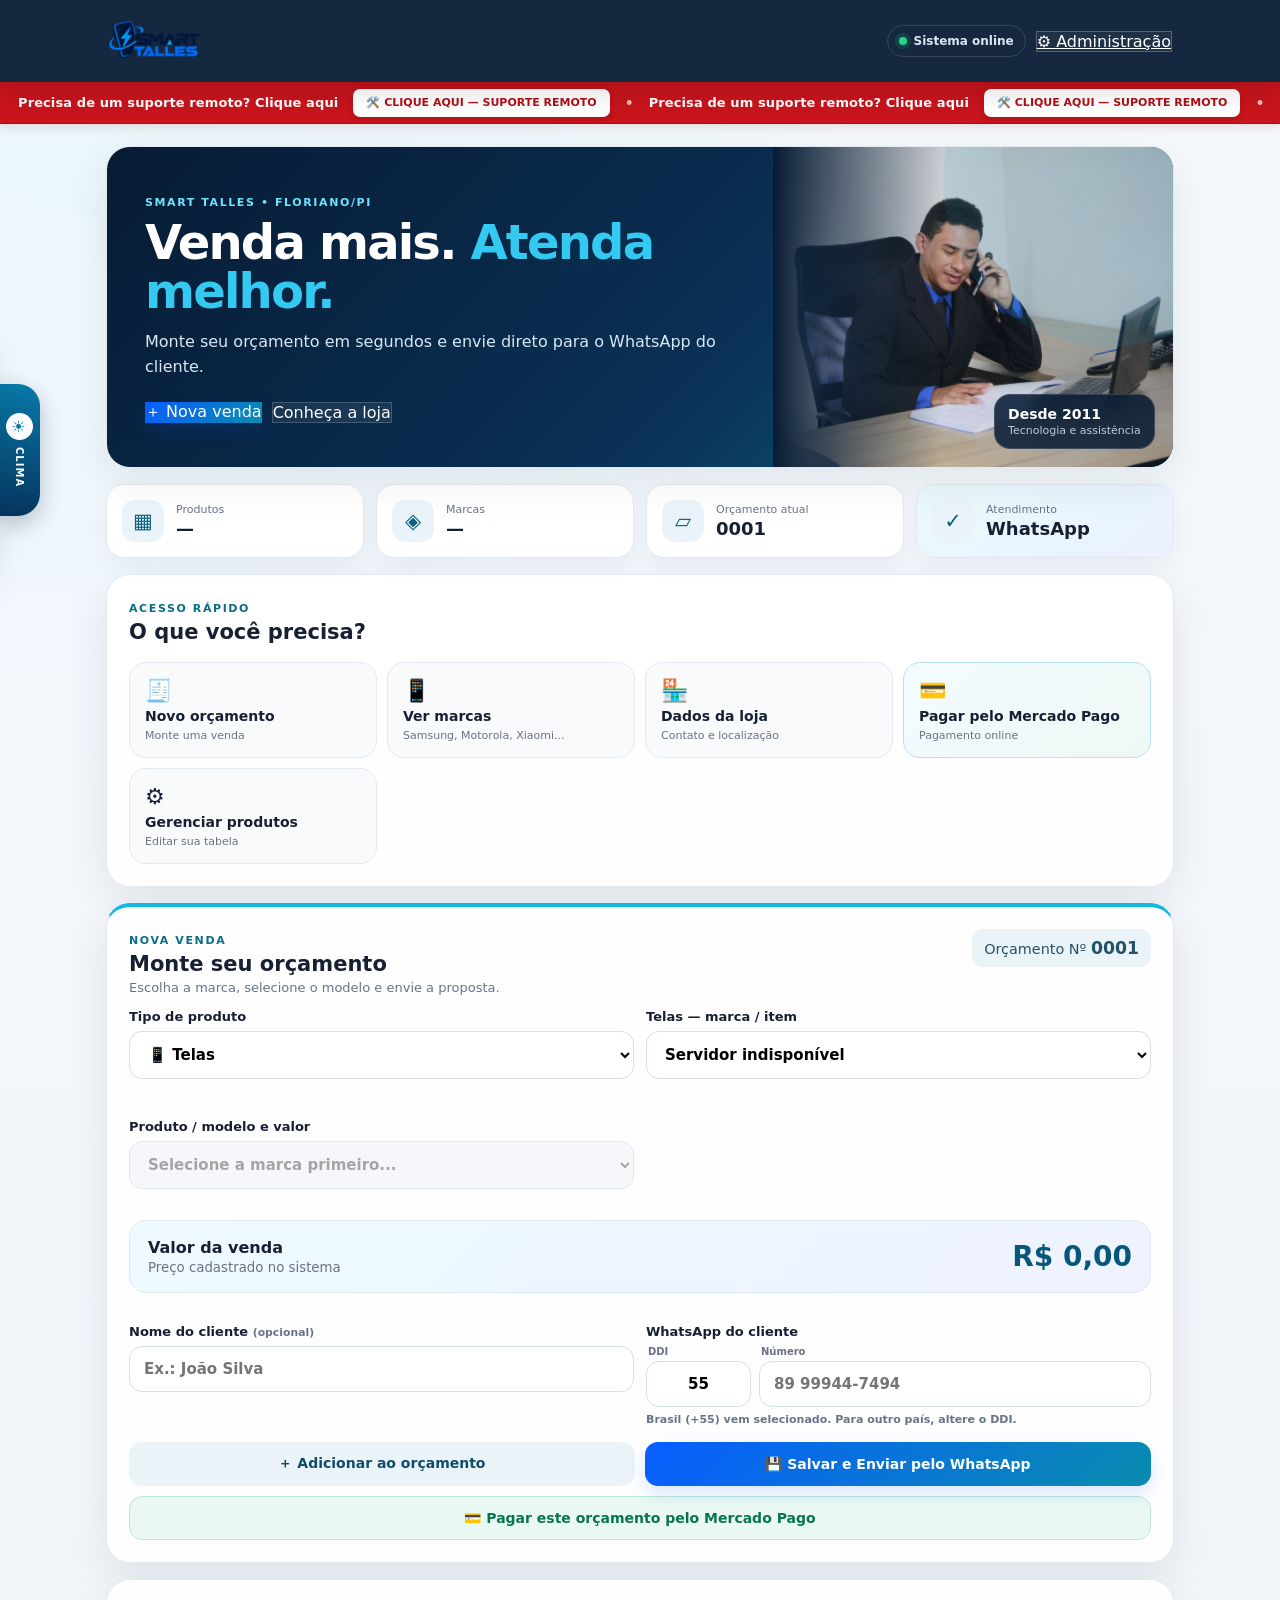
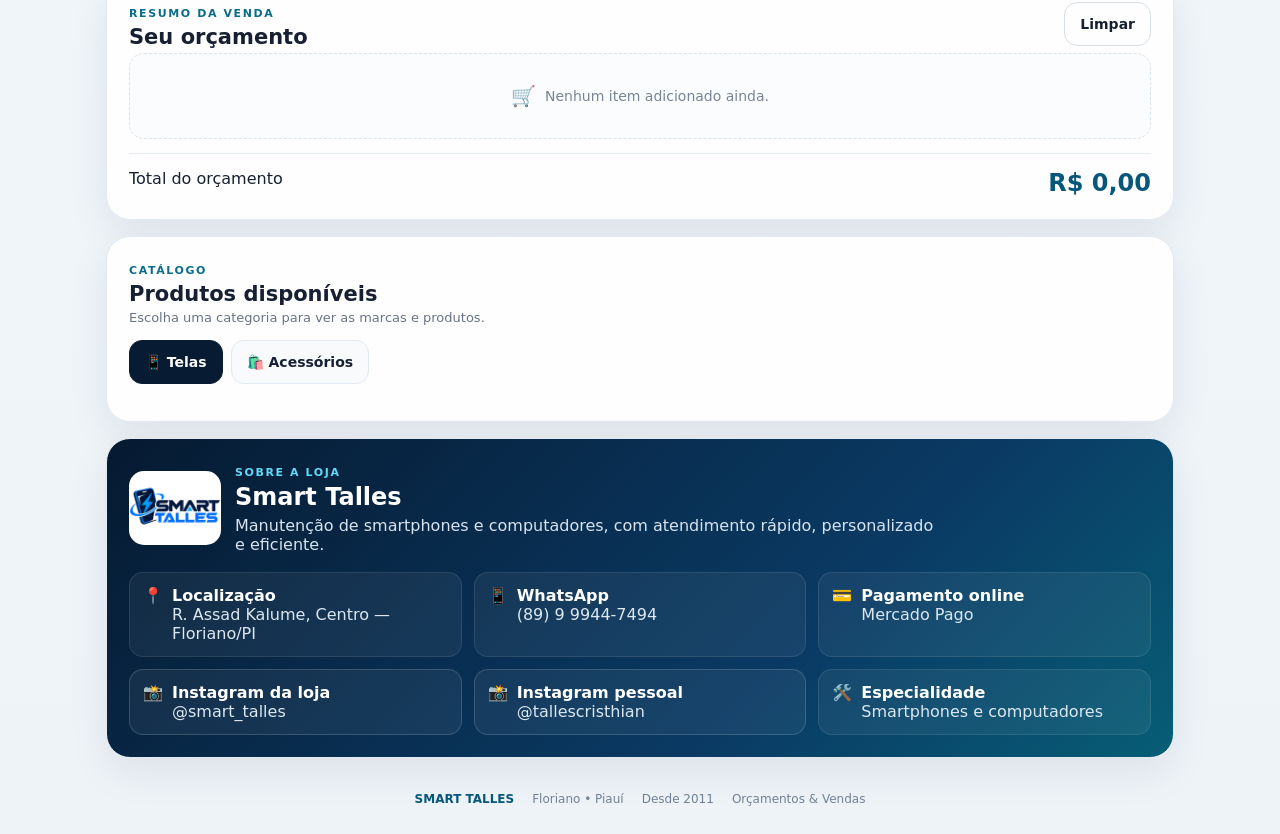
==== commit b78e43ac: "Corrigir WhatsApp com DDI padrão do Brasil" ====
--- a/www/index.html
+++ b/www/index.html
@@ -78,7 +78,7 @@
       <label>Produto / modelo e valor<select id="model" disabled><option>Selecione a marca primeiro...</option></select></label>
     </div>
     <div id="accessoryPreview" class="accessory-preview hidden"><div class="accessory-preview-photo"><img id="accessoryPreviewImg" alt="Imagem do acessório"></div><div><span class="preview-label">IMAGEM DO PRODUTO</span><strong id="accessoryPreviewName">—</strong><small id="accessoryPreviewSku">Acessório</small><p>Imagem correspondente ao produto selecionado no catálogo.</p></div></div><div class="price"><div class="product-preview"><img id="productImage" class="product-image hidden" alt="Imagem do produto"><div><span>Valor da venda</span><small id="priceHint">Preço cadastrado no sistema</small></div></div><strong id="price">R$ 0,00</strong></div>
-    <div class="customer-grid"><label>Nome do cliente <small>(opcional)</small><input id="client" placeholder="Ex.: João Silva"></label><label>WhatsApp do cliente<input id="phone" inputmode="tel" placeholder="5599999999999"></label></div>
+    <div class="customer-grid"><label>Nome do cliente <small>(opcional)</small><input id="client" placeholder="Ex.: João Silva"></label><div class="phone-field"><span class="field-label">WhatsApp do cliente</span><div class="phone-inputs"><label class="country-code-label" title="Código do país"><span>DDI</span><input id="countryCode" inputmode="numeric" value="55" maxlength="4" aria-label="Código do país" autocomplete="tel-country-code"></label><label class="phone-number-label"><span>Número</span><input id="phone" inputmode="tel" placeholder="89 99944-7494" aria-label="Número do WhatsApp" autocomplete="tel"></label></div><small class="phone-help">Brasil (+55) vem selecionado. Para outro país, altere o DDI.</small></div></div>
     <div class="actions"><button id="add" class="secondary">＋ Adicionar ao orçamento</button><button id="send" class="primary">💾 Salvar e Enviar pelo WhatsApp</button></div>
     <a class="payment-button" href="https://link.mercadopago.com.br/smarttalles" target="_blank" rel="noopener">💳 Pagar este orçamento pelo Mercado Pago</a>
   </section>
--- a/www/style.css
+++ b/www/style.css
@@ -107,3 +107,15 @@
 /* Painel lateral deslizante de clima e qualidade do ar */
 .weather-tab{position:fixed;left:0;top:50%;transform:translateY(-50%) translateX(-2px);width:42px;height:132px;border:0;border-radius:0 22px 22px 0;background:linear-gradient(180deg,#0879a8,#06365f);color:#fff;box-shadow:0 8px 22px rgba(7,27,51,.25);display:flex;flex-direction:column;align-items:center;justify-content:center;gap:7px;cursor:pointer;z-index:31;font-weight:900;font-size:10px;letter-spacing:1px;transition:transform .2s ease,box-shadow .2s ease}.weather-tab:hover{transform:translateY(-50%) translateX(3px);box-shadow:0 10px 26px rgba(7,27,51,.32)}.weather-tab-icon{width:27px;height:27px;border-radius:50%;background:#fff;color:#0879a8;display:grid;place-items:center;font-size:16px}.weather-tab span:last-child{writing-mode:vertical-rl;text-orientation:mixed}.weather-panel{position:fixed;left:0;top:50%;transform:translate(-105%,-50%);width:min(340px,calc(100vw - 58px));max-height:min(520px,calc(100vh - 32px));overflow:auto;background:#fff;color:#18334d;border:1px solid #dbe6ef;border-left:0;border-radius:0 20px 20px 0;box-shadow:0 16px 42px rgba(7,27,51,.25);z-index:32;transition:transform .28s ease;padding:18px}.weather-panel.open{transform:translate(0,-50%)}.weather-panel-head{display:flex;align-items:center;justify-content:space-between;gap:10px;margin-bottom:14px}.weather-panel-head strong{font-size:17px}.weather-panel-head small{display:block;color:#708397;margin-top:2px}.weather-close{width:34px;height:34px;border:0;border-radius:50%;background:#eef5fa;color:#164b70;font-size:20px;cursor:pointer}.weather-current{border-radius:16px;padding:15px;background:linear-gradient(135deg,#eef9ff,#f7fbfd);border:1px solid #d9edf7;margin-bottom:12px}.weather-temp{font-size:38px;font-weight:950;line-height:1}.weather-condition{margin-top:5px;font-weight:800;color:#246181}.weather-updated{font-size:11px;color:#7c8e9d;margin-top:7px}.weather-metrics{display:grid;grid-template-columns:1fr 1fr;gap:8px}.weather-metric{padding:10px;border:1px solid #e4ebf0;border-radius:12px;background:#fff}.weather-metric b{display:block;font-size:14px}.weather-metric small{display:block;color:#778899;margin-bottom:3px}.air-quality{margin-top:12px;padding:14px;border-radius:16px;background:#f7fafc;border:1px solid #e1e9ef}.air-quality.good{border-color:#bfe4cf}.air-quality.moderate{border-color:#ead49a}.air-quality.poor{border-color:#efb6a8}.air-title{display:flex;align-items:center;justify-content:space-between;gap:8px}.air-title b{font-size:15px}.air-badge{font-size:11px;font-weight:900;padding:5px 8px;border-radius:999px;background:#e7f6ed;color:#237246}.air-quality.moderate .air-badge{background:#fff3d1;color:#8a6500}.air-quality.poor .air-badge{background:#ffe1da;color:#a33d2c}.air-aqi{font-size:28px;font-weight:950;margin-top:8px}.air-sub{font-size:11px;color:#758796;margin-top:2px}.air-pollutants{display:grid;grid-template-columns:1fr 1fr;gap:7px;margin-top:10px}.air-pollutants div{padding:8px;border-radius:10px;background:#fff;border:1px solid #e8eef2}.air-pollutants small{display:block;color:#758796}.air-pollutants b{font-size:13px}.weather-error{padding:12px;border-radius:12px;background:#fff5f5;color:#9b3b3b;font-size:12px}.weather-source{font-size:10px;color:#8a99a5;margin-top:12px;line-height:1.4}@media(max-width:560px){.weather-tab{width:38px;height:112px;font-size:9px}.weather-tab-icon{width:24px;height:24px;font-size:14px}.weather-panel{width:calc(100vw - 48px);max-height:calc(100vh - 24px);padding:14px}.weather-temp{font-size:34px}}
 @media(prefers-reduced-motion:reduce){.weather-tab,.weather-panel{transition:none}}
+
+
+/* Campo WhatsApp com DDI editável */
+.phone-field{margin:14px 0;min-width:0}
+.phone-field>.field-label{display:block;font-weight:800;font-size:13px;margin-bottom:7px}
+.phone-inputs{display:grid;grid-template-columns:105px 1fr;gap:8px}
+.phone-inputs label{margin:0}
+.phone-inputs label>span{display:block;font-size:10px;color:var(--muted);font-weight:800;margin:0 0 4px 2px}
+.phone-inputs input{margin:0}
+.country-code-label input{text-align:center;font-weight:850}
+.phone-help{display:block;color:var(--muted);font-size:11px;font-weight:600;margin-top:6px}
+@media(max-width:560px){.phone-inputs{grid-template-columns:88px 1fr}.phone-help{font-size:10px}}
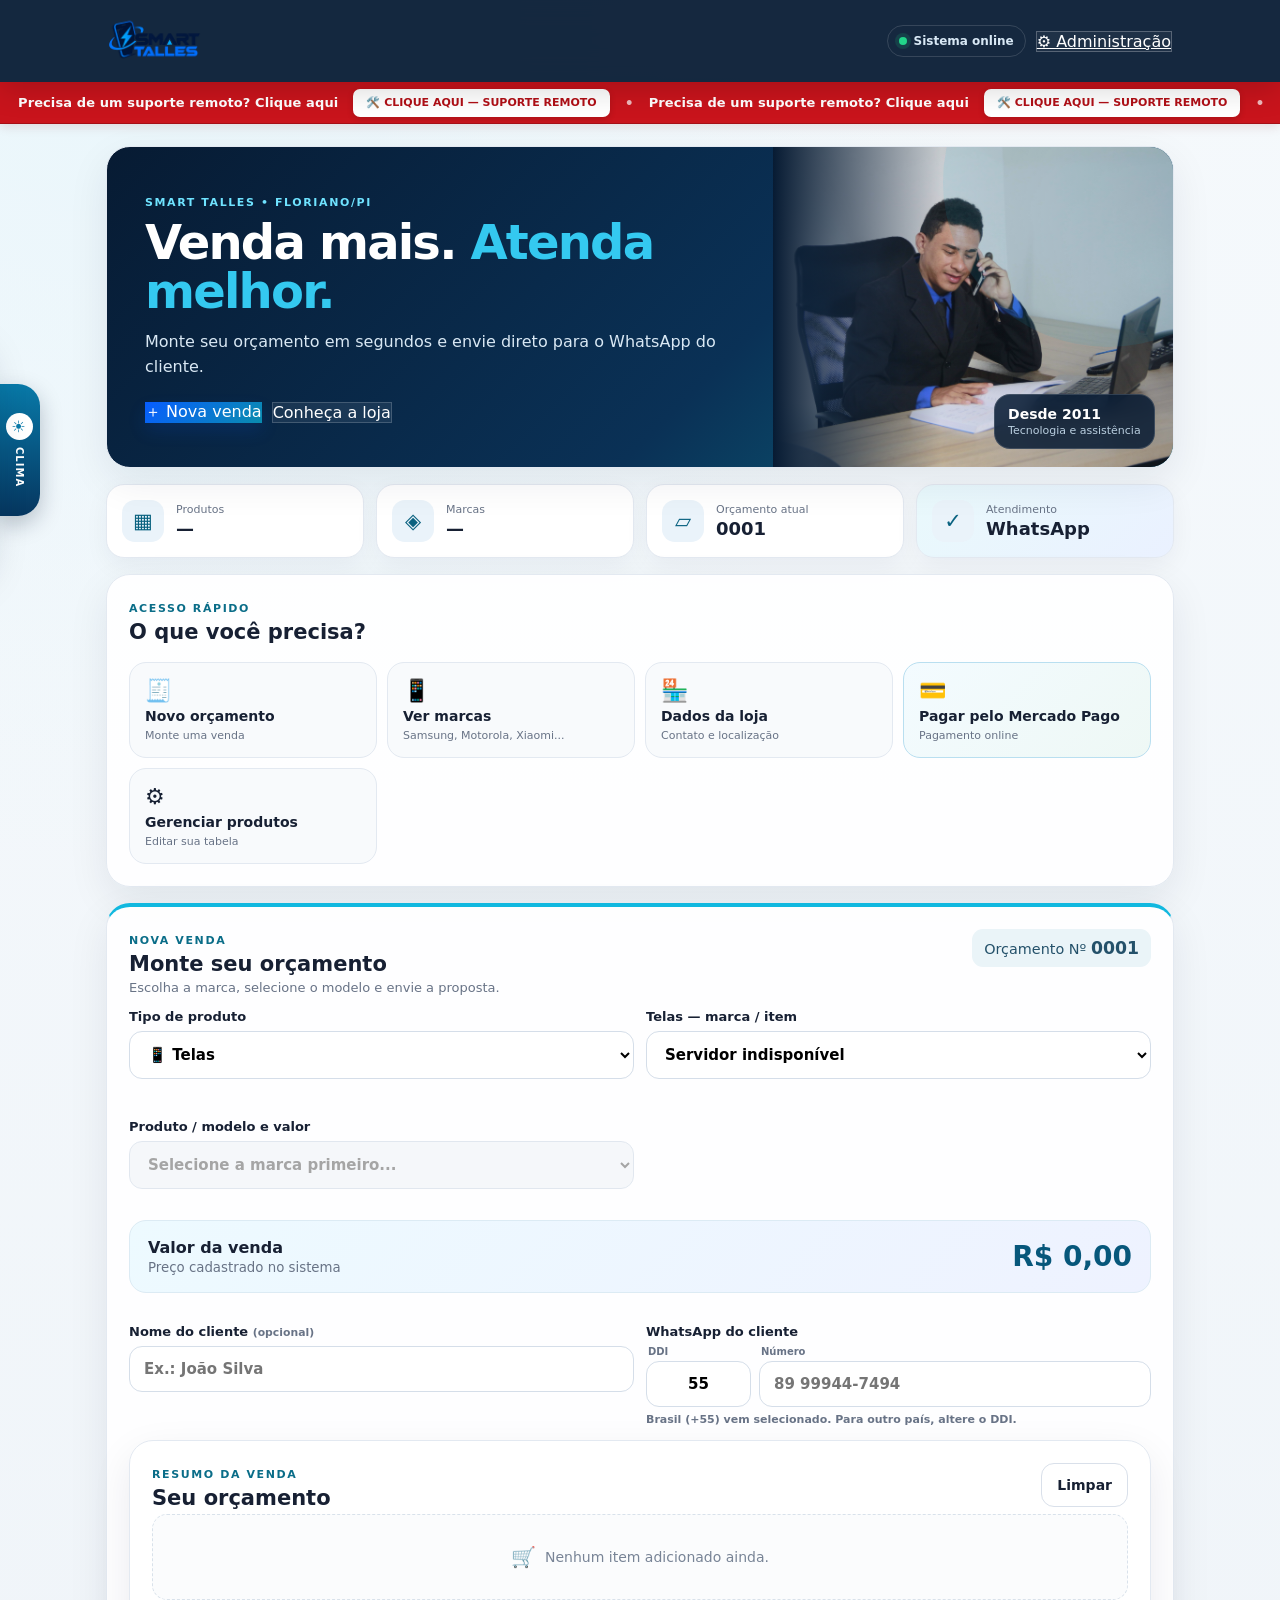
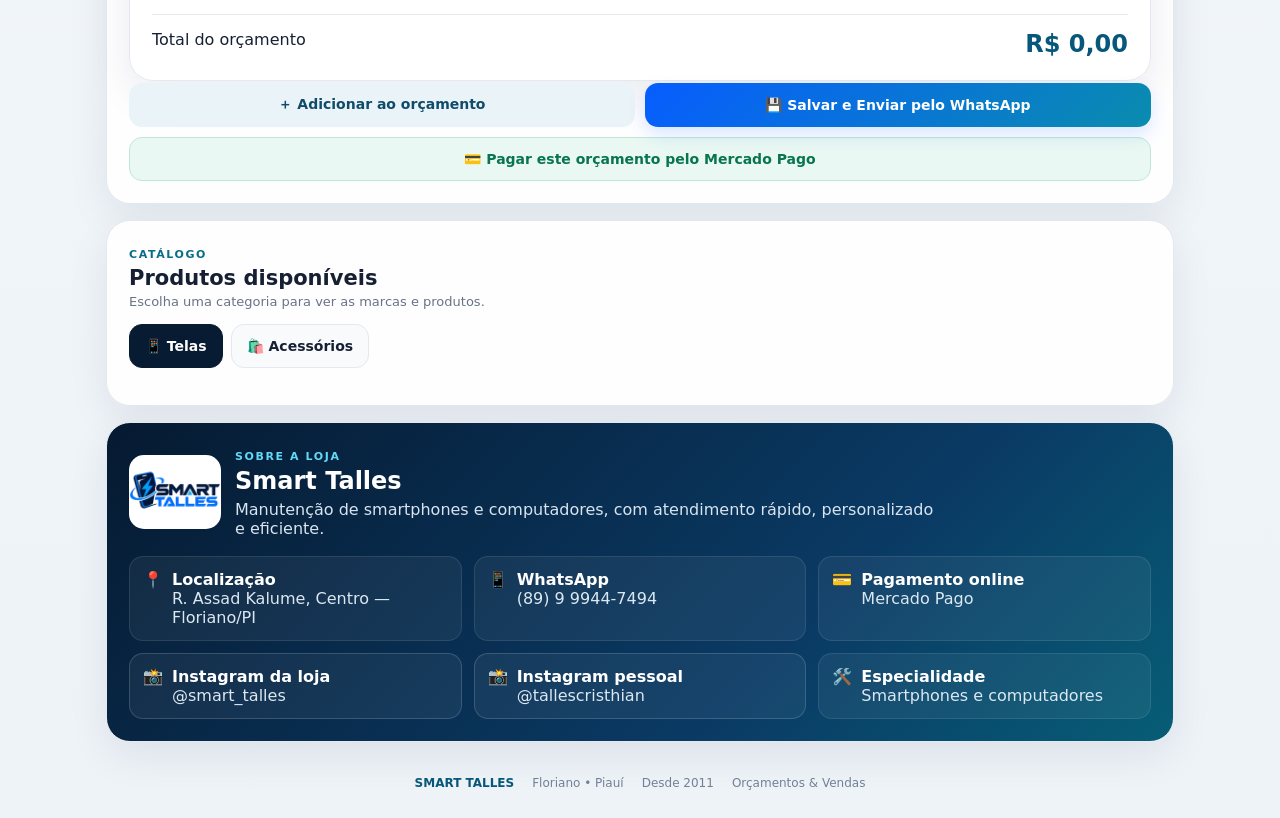
==== commit ac4d1e42: "Atualizar orçamento e contato pelo WhatsApp" ====
--- a/www/index.html
+++ b/www/index.html
@@ -79,15 +79,15 @@
     </div>
     <div id="accessoryPreview" class="accessory-preview hidden"><div class="accessory-preview-photo"><img id="accessoryPreviewImg" alt="Imagem do acessório"></div><div><span class="preview-label">IMAGEM DO PRODUTO</span><strong id="accessoryPreviewName">—</strong><small id="accessoryPreviewSku">Acessório</small><p>Imagem correspondente ao produto selecionado no catálogo.</p></div></div><div class="price"><div class="product-preview"><img id="productImage" class="product-image hidden" alt="Imagem do produto"><div><span>Valor da venda</span><small id="priceHint">Preço cadastrado no sistema</small></div></div><strong id="price">R$ 0,00</strong></div>
     <div class="customer-grid"><label>Nome do cliente <small>(opcional)</small><input id="client" placeholder="Ex.: João Silva"></label><div class="phone-field"><span class="field-label">WhatsApp do cliente</span><div class="phone-inputs"><label class="country-code-label" title="Código do país"><span>DDI</span><input id="countryCode" inputmode="numeric" value="55" maxlength="4" aria-label="Código do país" autocomplete="tel-country-code"></label><label class="phone-number-label"><span>Número</span><input id="phone" inputmode="tel" placeholder="89 99944-7494" aria-label="Número do WhatsApp" autocomplete="tel"></label></div><small class="phone-help">Brasil (+55) vem selecionado. Para outro país, altere o DDI.</small></div></div>
+    <section class="card cart-card">
+    <div class="section-title"><div><span class="eyebrow">RESUMO DA VENDA</span><h2>Seu orçamento</h2></div><button id="clear" class="ghost">Limpar</button></div>
+    <div id="cart"><p class="empty-state"><span>🛒</span>Nenhum item adicionado ainda.</p></div>
+    <div class="total"><span>Total do orçamento</span><strong id="total">R$ 0,00</strong></div>
+  </section>
     <div class="actions"><button id="add" class="secondary">＋ Adicionar ao orçamento</button><button id="send" class="primary">💾 Salvar e Enviar pelo WhatsApp</button></div>
     <a class="payment-button" href="https://link.mercadopago.com.br/smarttalles" target="_blank" rel="noopener">💳 Pagar este orçamento pelo Mercado Pago</a>
   </section>
 
-  <section class="card cart-card">
-    <div class="section-title"><div><span class="eyebrow">RESUMO DA VENDA</span><h2>Seu orçamento</h2></div><button id="clear" class="ghost">Limpar</button></div>
-    <div id="cart"><p class="empty-state"><span>🛒</span>Nenhum item adicionado ainda.</p></div>
-    <div class="total"><span>Total do orçamento</span><strong id="total">R$ 0,00</strong></div>
-  </section>
 
   <section id="marcas" class="card brands-card">
     <div class="section-title"><div><span class="eyebrow">CATÁLOGO</span><h2>Produtos disponíveis</h2><p class="section-subtitle">Escolha uma categoria para ver as marcas e produtos.</p></div></div>
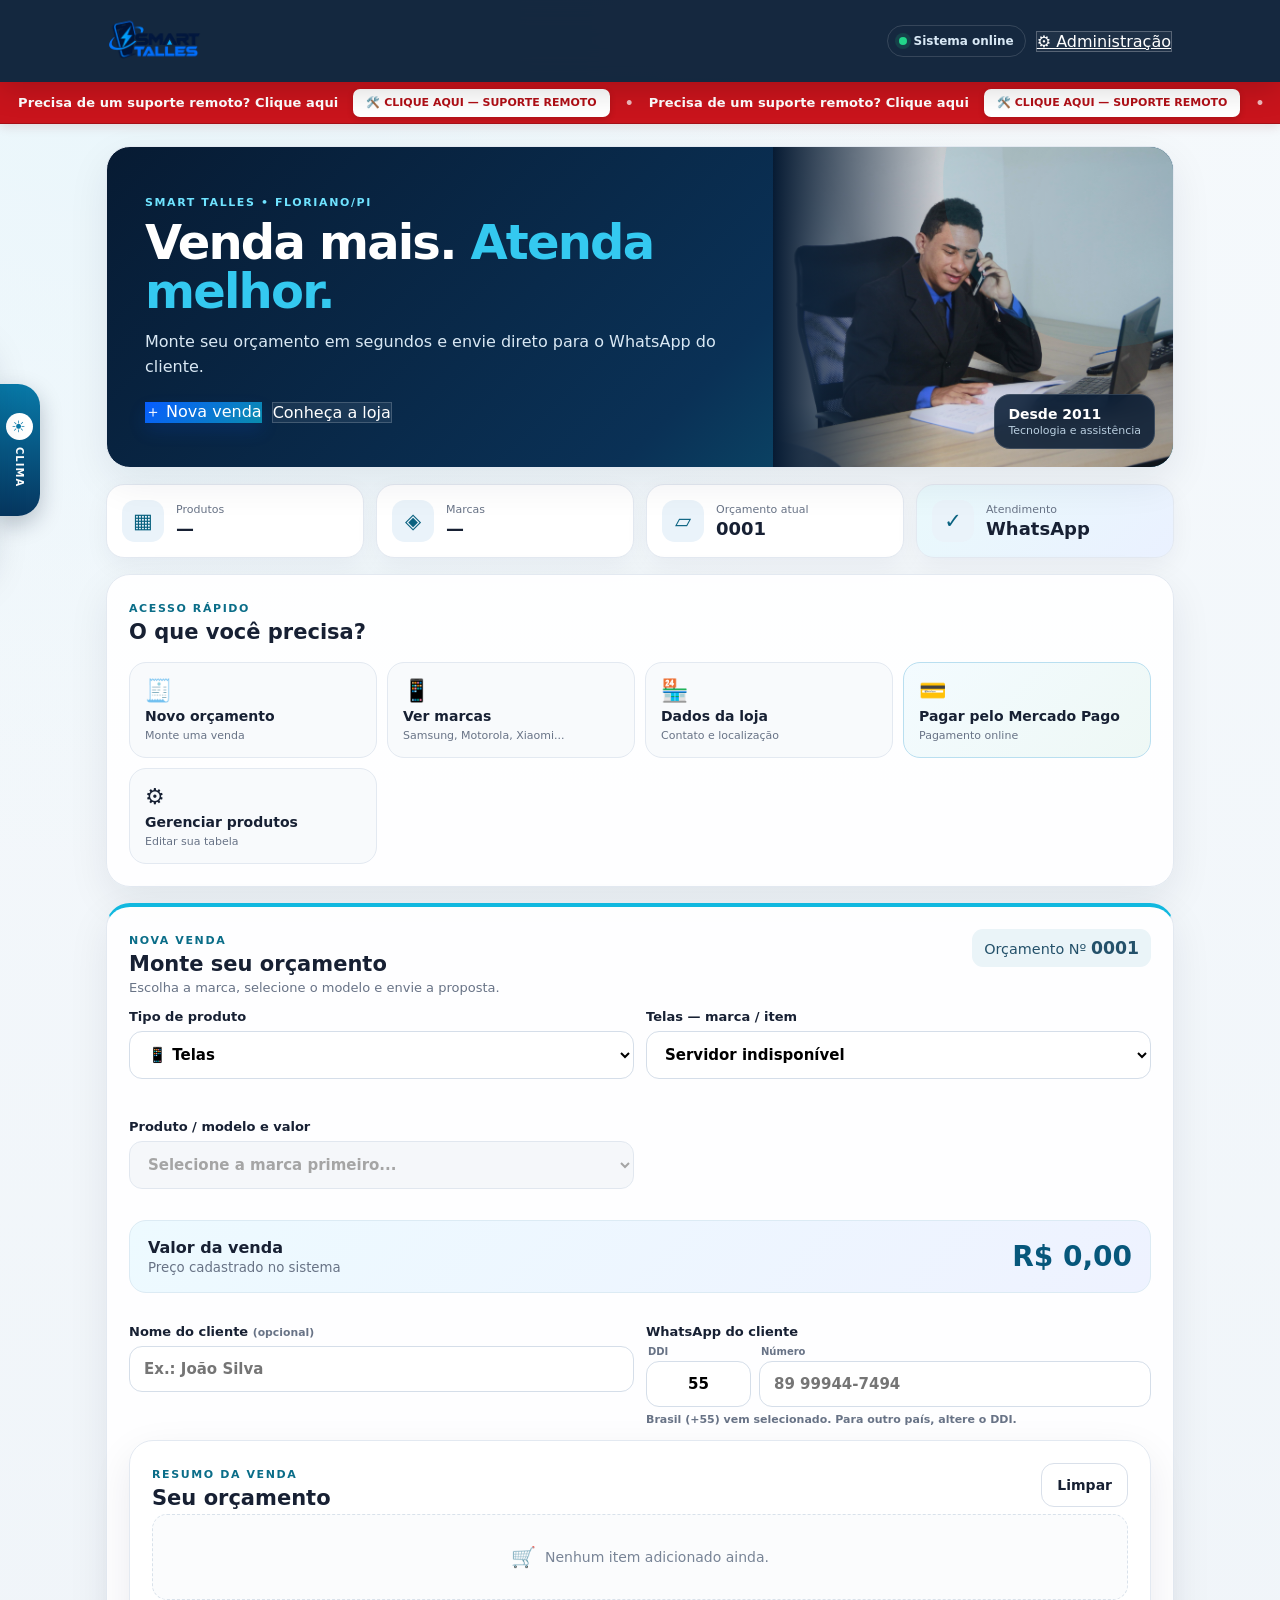
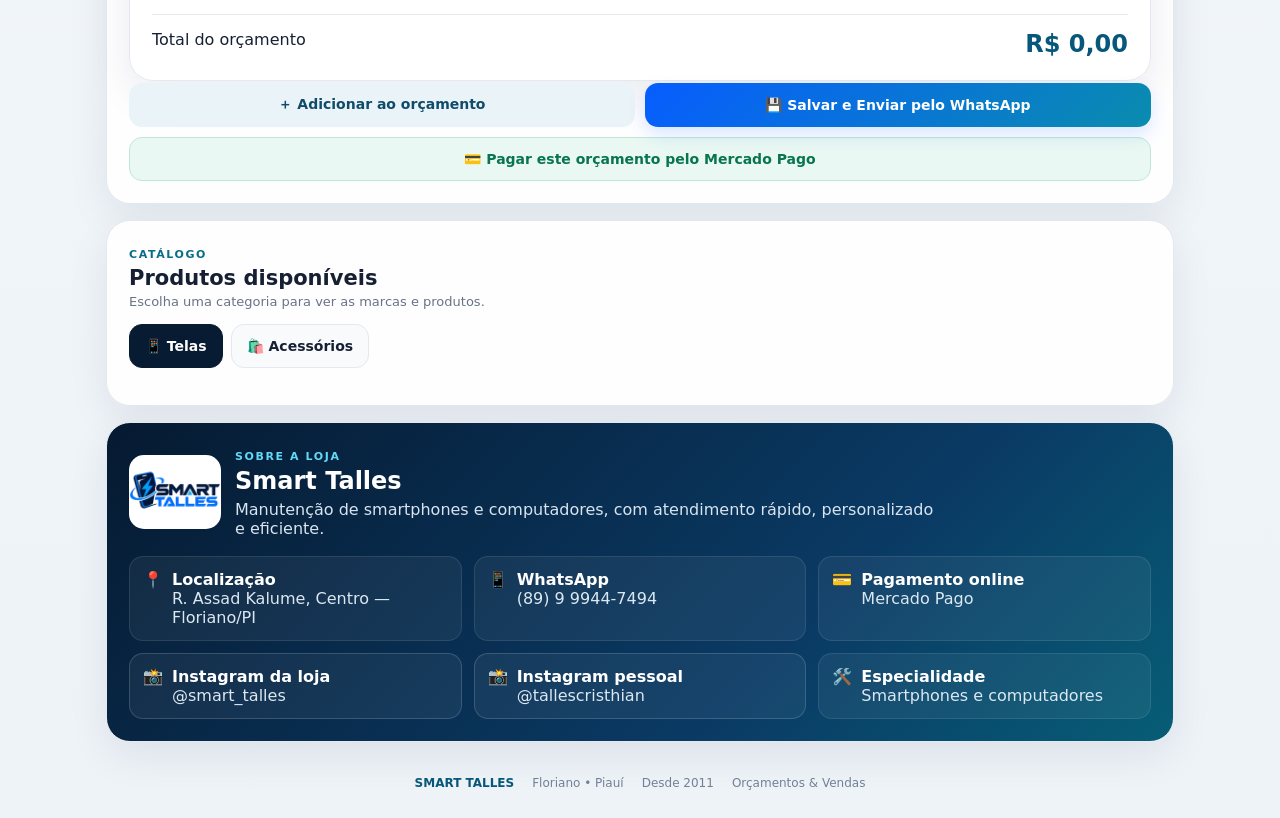
==== commit 689708b2: "Conserto catalogo pesquisa formatado" ====
--- a/www/index.html
+++ b/www/index.html
@@ -118,4 +118,6 @@
 <button id="backToTop" class="back-to-top" type="button" aria-label="Rolar ao início" title="Rolar ao início"><span class="back-to-top-arrow">↑</span><span>INÍCIO</span></button>
 <footer><strong>SMART TALLES</strong><span>Floriano • Piauí</span><span>Desde 2011</span><span>Orçamentos & Vendas</span></footer>
 <script src="app.js"></script>
+  <script src="accessory-search.js"></script>
+    <script src="catalogo-ajustes.js"></script> <!-- SMART-TALLES-ACCESSORY-SEARCH-SAFE-V1 -->
 </body></html>
--- a/www/style.css
+++ b/www/style.css
@@ -11,7 +11,7 @@
 .category-tabs{display:flex;gap:8px;margin-top:15px}.category-tab{border:1px solid var(--line);background:#f8fafc;color:var(--ink)}.category-tab.active{background:#071b33;color:#fff;border-color:#071b33}.import-help{margin:4px 0 8px}.admin-category{margin-top:20px}.admin-category h3{margin:0 0 8px}.admin-category h3 small{font-size:12px;color:var(--muted);font-weight:700}.prodrow{grid-template-columns:120px 1fr 1.5fr 120px 80px}.prodrow select{margin:0;padding:10px 9px;font-size:13px}.prodrow input{margin:0}
 @media(max-width:560px){.category-tabs{display:grid;grid-template-columns:1fr 1fr}.prodrow{grid-template-columns:1fr 100px 65px}.prodrow select{grid-column:1 / -1}.prodrow input:nth-child(2){grid-column:1}.prodrow input:nth-child(3){grid-column:1}.prodrow input:nth-child(4){grid-column:2;grid-row:3}.prodrow button{grid-column:3;grid-row:3}}
 
-.accessory-grid{display:grid;grid-template-columns:repeat(3,1fr);gap:12px;margin-top:15px}.accessory-card{border:1px solid var(--line);border-radius:18px;background:#fff;padding:12px;display:grid;grid-template-columns:74px 1fr 34px;gap:12px;align-items:center;text-align:left;cursor:pointer;transition:.18s}.accessory-card:hover{transform:translateY(-2px);box-shadow:0 10px 25px rgba(10,28,52,.08);border-color:#a9d6e4}.accessory-card img{width:74px;height:74px;border-radius:14px;object-fit:contain;background:#f7fafc;border:1px solid #edf1f5}.accessory-info b{display:block;font-size:14px;line-height:1.3}.accessory-info small{display:block;margin-top:7px;color:#0b6c87;font-weight:800}.product-preview{display:flex;align-items:center;gap:12px}.product-image{width:58px;height:58px;object-fit:contain;border-radius:12px;background:#f7fafc;border:1px solid #e5ebf1}.cart-thumb{width:48px;height:48px;object-fit:contain;border-radius:10px;background:#f7fafc;border:1px solid #e5ebf1;flex:none}.item-main{flex:1}.price{display:flex;align-items:center;justify-content:space-between;gap:15px}.price .hidden{display:none}@media(max-width:900px){.accessory-grid{grid-template-columns:repeat(2,1fr)}}@media(max-width:560px){.accessory-grid{grid-template-columns:1fr}.accessory-card{grid-template-columns:64px 1fr 34px}.accessory-card img{width:64px;height:64px}}
+.accessory-grid{display:grid;grid-template-columns:repeat(3,minmax(0,1fr));gap:12px;margin-top:15px;grid-column:1 / -1;min-width:0}.accessory-card{border:1px solid var(--line);border-radius:18px;background:#fff;padding:12px;display:grid;grid-template-columns:74px 1fr 34px;gap:12px;align-items:center;text-align:left;cursor:pointer;transition:.18s}.accessory-card:hover{transform:translateY(-2px);box-shadow:0 10px 25px rgba(10,28,52,.08);border-color:#a9d6e4}.accessory-card img{width:74px;height:74px;border-radius:14px;object-fit:contain;background:#f7fafc;border:1px solid #edf1f5}.accessory-info b{display:block;font-size:14px;line-height:1.3}.accessory-info small{display:block;margin-top:7px;color:#0b6c87;font-weight:800}.product-preview{display:flex;align-items:center;gap:12px}.product-image{width:58px;height:58px;object-fit:contain;border-radius:12px;background:#f7fafc;border:1px solid #e5ebf1}.cart-thumb{width:48px;height:48px;object-fit:contain;border-radius:10px;background:#f7fafc;border:1px solid #e5ebf1;flex:none}.item-main{flex:1}.price{display:flex;align-items:center;justify-content:space-between;gap:15px}.price .hidden{display:none}@media(max-width:900px){.accessory-grid{grid-template-columns:repeat(2,1fr)}}@media(max-width:560px){.accessory-grid{grid-template-columns:1fr}.accessory-card{grid-template-columns:64px 1fr 34px}.accessory-card img{width:64px;height:64px}}
 
 /* Visualização ampliada do acessório selecionado */
 .accessory-preview{margin:16px 0 10px;padding:14px;border:1px solid #cfe6ee;border-radius:18px;background:linear-gradient(135deg,#f7fdff,#f2f7ff);display:flex;align-items:center;gap:18px}.accessory-preview-photo{width:150px;height:150px;flex:none;border-radius:16px;background:#fff;border:1px solid #dfe8ef;display:grid;place-items:center;overflow:hidden}.accessory-preview-photo img{width:100%;height:100%;object-fit:contain;padding:8px}.accessory-preview .preview-label{display:block;font-size:10px;letter-spacing:1.4px;font-weight:900;color:#0a6d88;margin-bottom:5px}.accessory-preview strong{display:block;font-size:16px;line-height:1.35}.accessory-preview small{display:block;color:#0b6c87;font-weight:800;margin-top:5px}.accessory-preview p{margin:7px 0 0;color:#687386;font-size:12px}.accessory-preview.hidden{display:none}
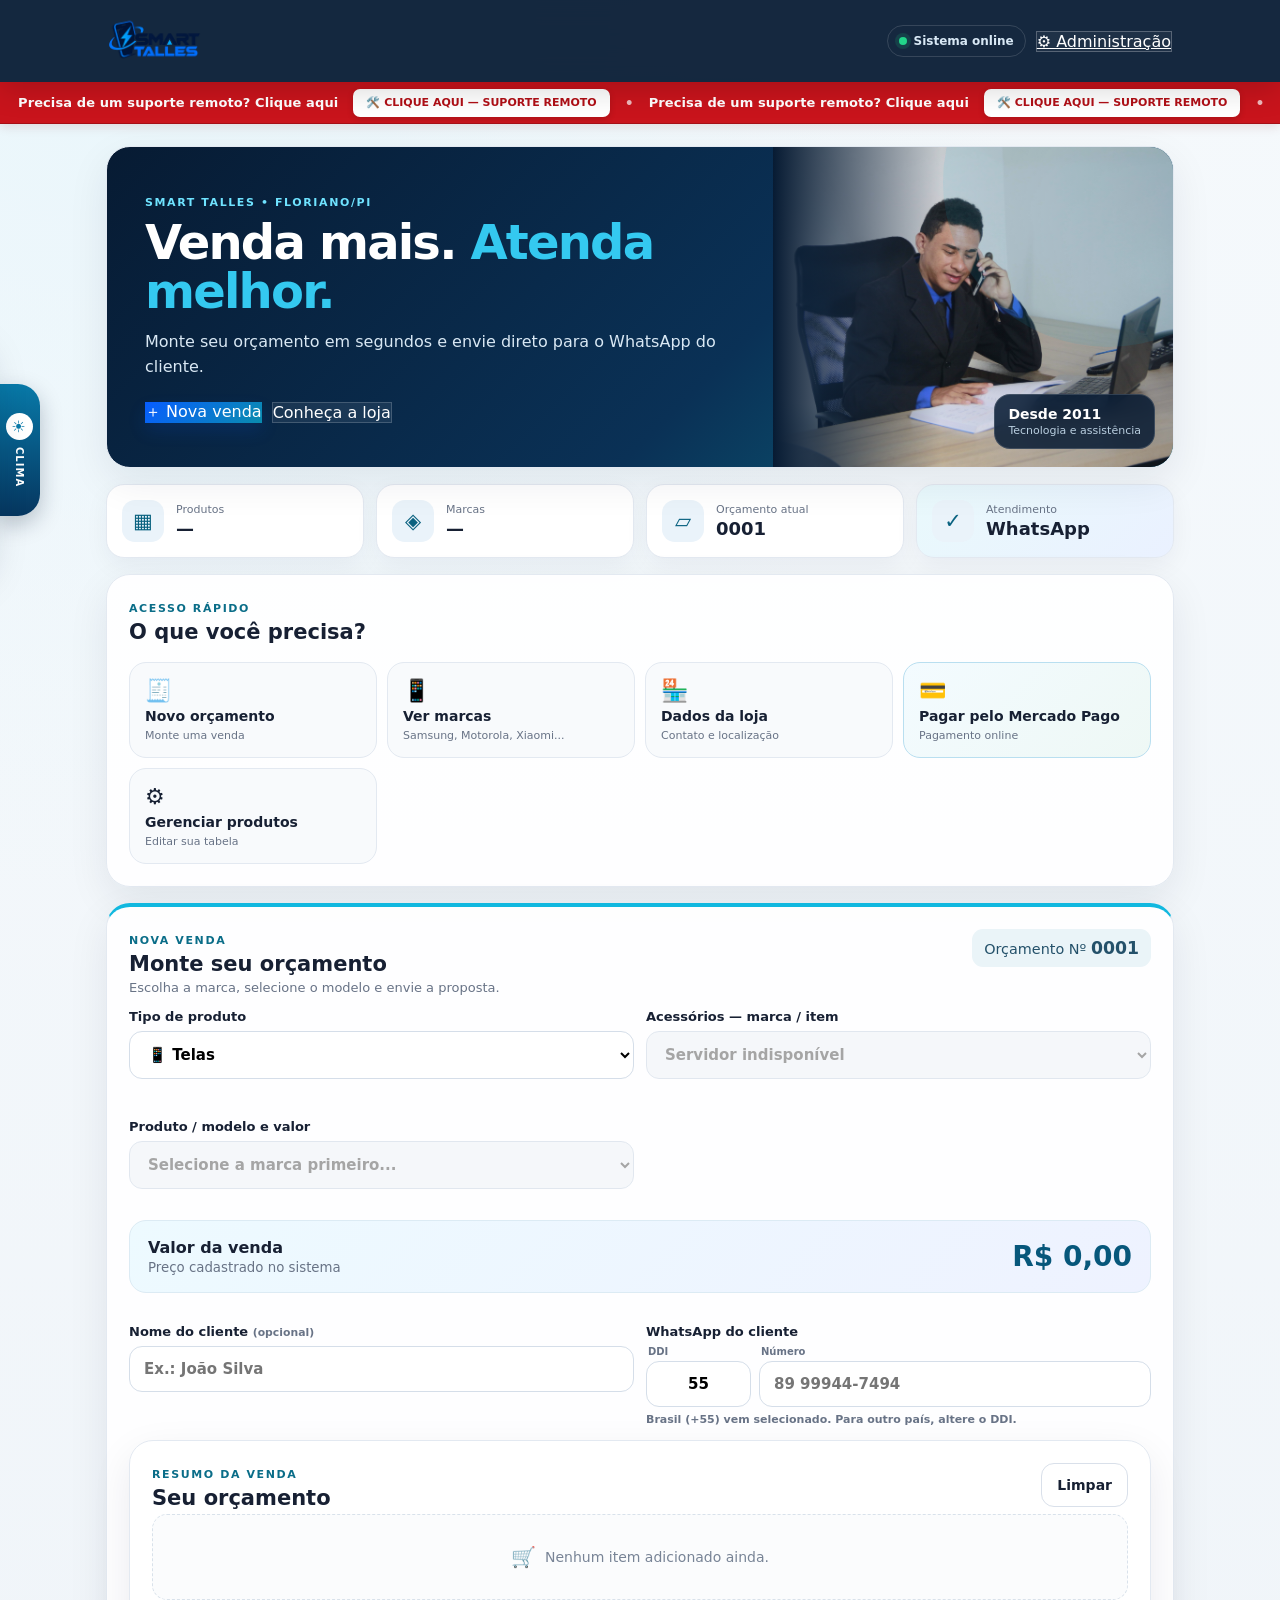
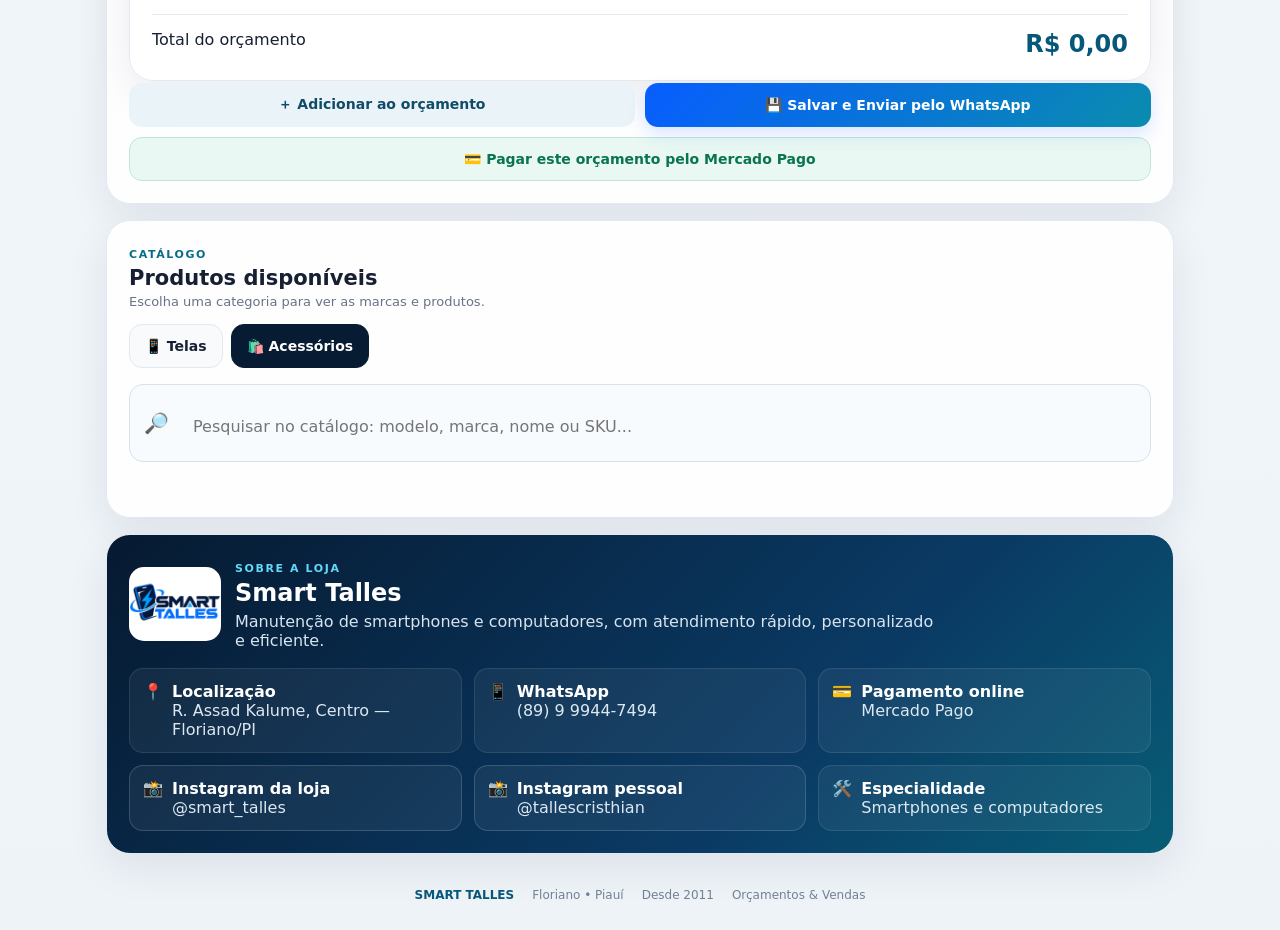
==== commit f84ea74a: "Atualiza catálogo e pesquisa de acessórios" ====
--- a/www/index.html
+++ b/www/index.html
@@ -1,4 +1,4 @@
-<!doctype html>
+﻿<!doctype html>
 <html lang="pt-BR">
 <head>
 <meta charset="utf-8"><meta name="viewport" content="width=device-width,initial-scale=1">
@@ -52,12 +52,20 @@
     </div>
   </section>
 
-  <section class="stats-grid" aria-label="Resumo do sistema">
-    <article class="stat-card"><span class="stat-icon">▦</span><div><small>Produtos</small><strong id="productCount">—</strong></div></article>
-    <article class="stat-card"><span class="stat-icon">◈</span><div><small>Marcas</small><strong id="brandCount">—</strong></div></article>
-    <article class="stat-card"><span class="stat-icon">▱</span><div><small>Orçamento atual</small><strong id="quoteNumberTop">0001</strong></div></article>
-    <article class="stat-card accent"><span class="stat-icon">✓</span><div><small>Atendimento</small><strong>WhatsApp</strong></div></article>
-  </section>
+<section class="stats-grid" aria-label="Resumo do sistema">
+  <article class="stat-card"><span class="stat-icon">▦</span><div><small>Produtos</small><strong id="productCount">—</strong></div></article>
+  <article class="stat-card"><span class="stat-icon">◈</span><div><small>Marcas</small><strong id="brandCount">—</strong></div></article>
+  <article class="stat-card"><span class="stat-icon">▱</span><div><small>Orçamento atual</small><strong id="quoteNumberTop">0001</strong></div></article>
+
+  <article class="stat-card accent"
+    role="button"
+    tabindex="0"
+    onclick="window.open('https://wa.me/5589999447494','_blank')"
+    onkeydown="if(event.key==='Enter'||event.key===' '){event.preventDefault();window.open('https://wa.me/5589999447494','_blank')}">
+    <span class="stat-icon">✓</span>
+    <div><small>Atendimento</small><strong>WhatsApp</strong></div>
+  </article>
+</section>
 
   <section class="card shortcuts">
     <div class="section-title"><div><span class="eyebrow">ACESSO RÁPIDO</span><h2>O que você precisa?</h2></div></div>
@@ -101,7 +109,7 @@
     <div class="company-main"><div class="mini-logo"><img src="logo_smart_talles.png" alt="ST"></div><div><span class="eyebrow light">SOBRE A LOJA</span><h2>Smart Talles</h2><p>Manutenção de smartphones e computadores, com atendimento rápido, personalizado e eficiente.</p></div></div>
     <div class="company-details">
       <a href="https://www.google.com/maps/search/?api=1&query=R.%20Assad%20Kalume%2C%20Floriano%2C%20PI" target="_blank" rel="noopener"><span>📍</span><span><b>Localização</b><br>R. Assad Kalume, Centro — Floriano/PI</span></a>
-      <a href="https://wa.me/5589999447494" target="_blank" rel="noopener"><span>📱</span><span><b>WhatsApp</b><br>(89) 9 9944-7494</span></a>
+     <a href="https://wa.me/5589999447494" target="_blank" rel="noopener" onclick="window.open('https://wa.me/5589999447494','_blank'); return false;"><span>📱</span><span><b>WhatsApp</b><br>(89) 9 9944-7494</span></a>
       <a href="https://link.mercadopago.com.br/smarttalles" target="_blank" rel="noopener"><span>💳</span><span><b>Pagamento online</b><br>Mercado Pago</span></a>
       <a href="https://www.instagram.com/smart_talles/" target="_blank" rel="noopener" class="instagram-store"><span>📸</span><span><b>Instagram da loja</b><br>@smart_talles</span></a>
       <a href="https://www.instagram.com/tallescristhian/" target="_blank" rel="noopener" class="instagram-personal"><span>📸</span><span><b>Instagram pessoal</b><br>@tallescristhian</span></a>
@@ -118,6 +126,7 @@
 <button id="backToTop" class="back-to-top" type="button" aria-label="Rolar ao início" title="Rolar ao início"><span class="back-to-top-arrow">↑</span><span>INÍCIO</span></button>
 <footer><strong>SMART TALLES</strong><span>Floriano • Piauí</span><span>Desde 2011</span><span>Orçamentos & Vendas</span></footer>
 <script src="app.js"></script>
-  <script src="accessory-search.js"></script>
-    <script src="catalogo-ajustes.js"></script> <!-- SMART-TALLES-ACCESSORY-SEARCH-SAFE-V1 -->
-</body></html>
+<script src="accessory-search.js"></script>
+<script src="catalogo-ajustes.js"></script></body>
+</html>
+
